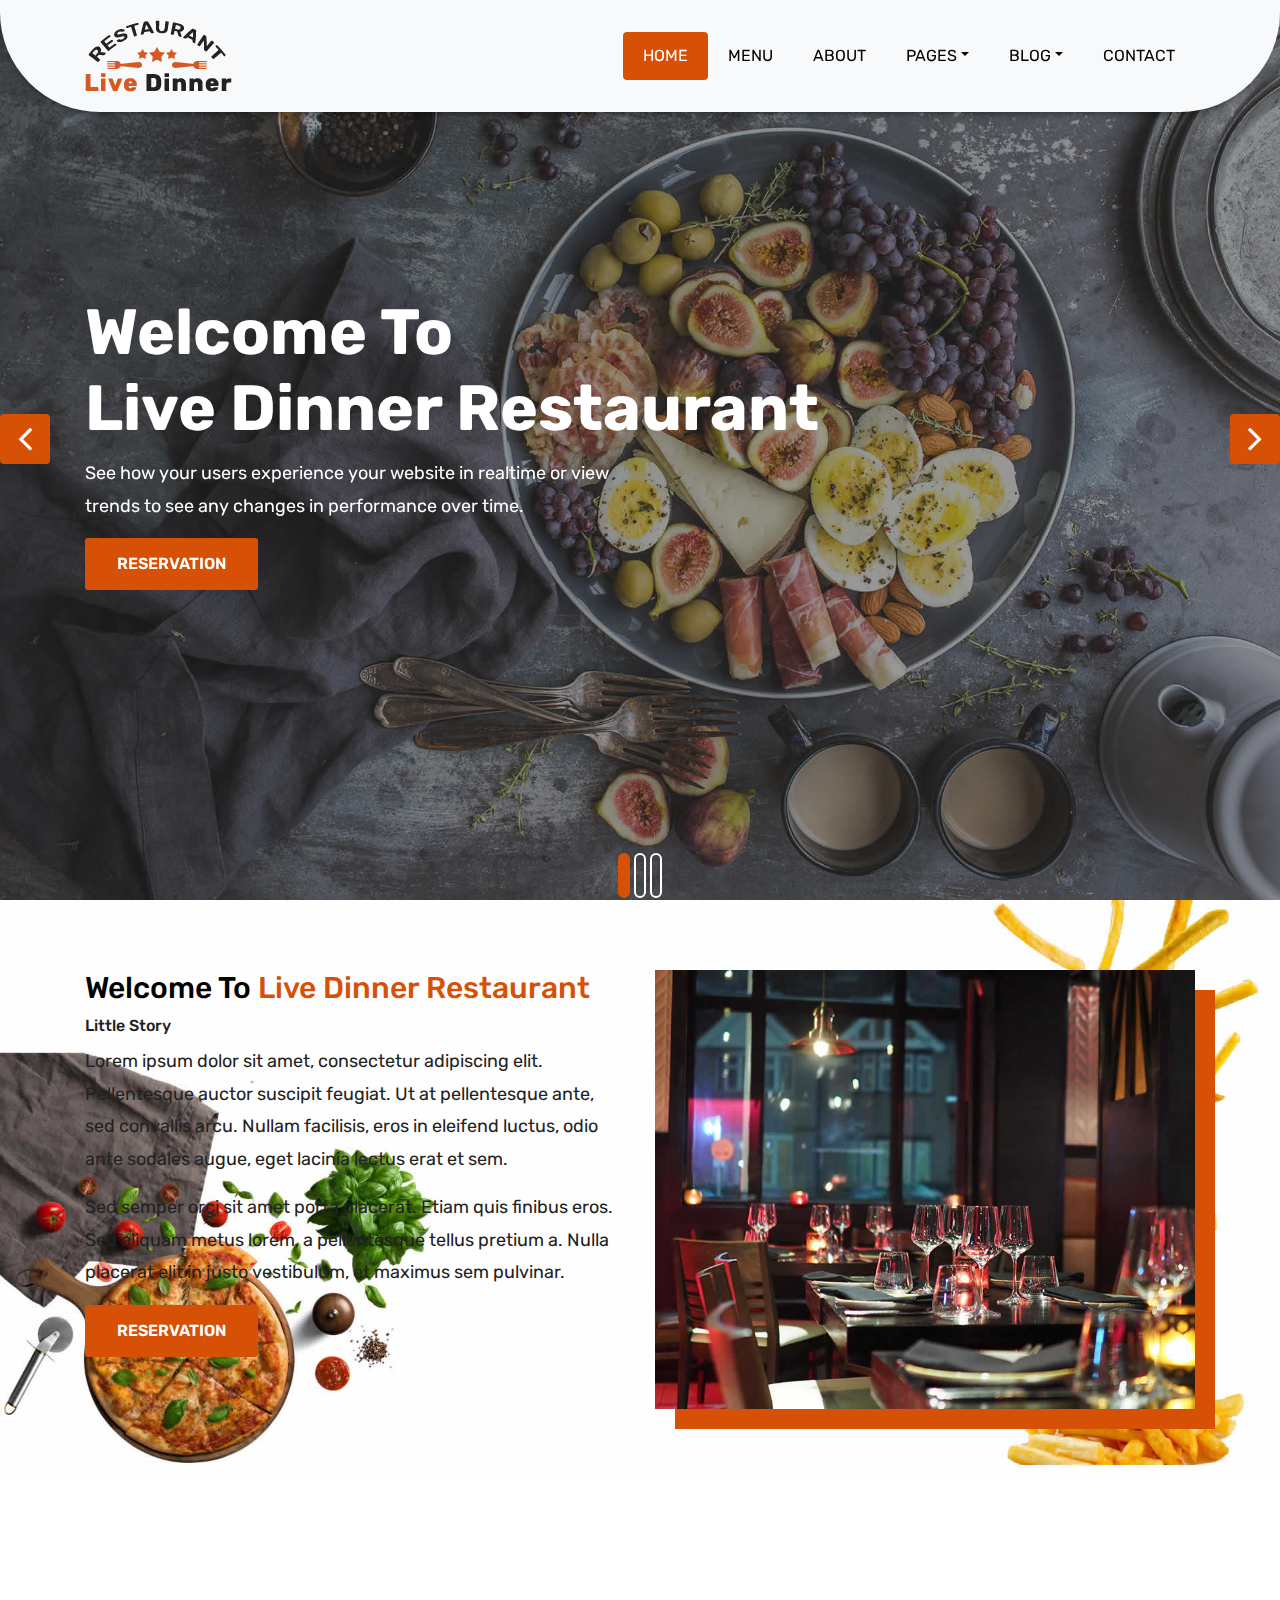
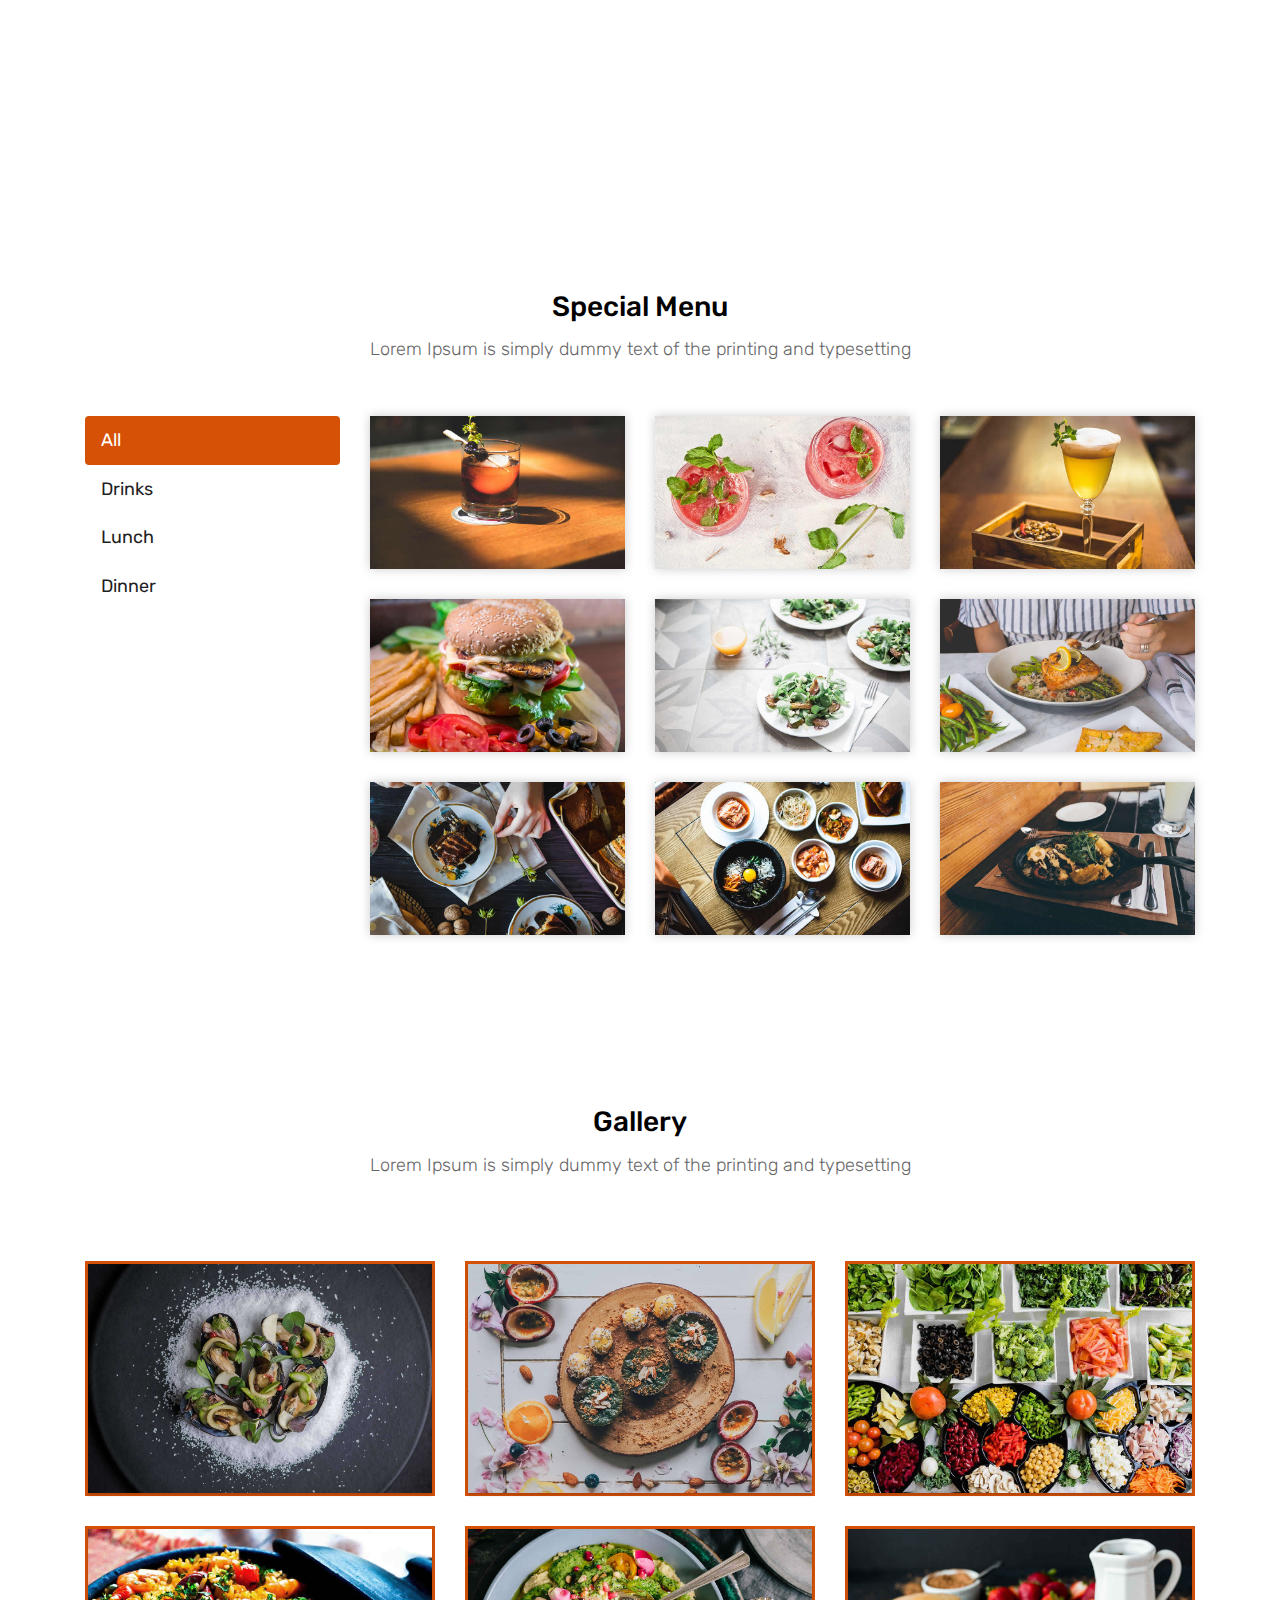
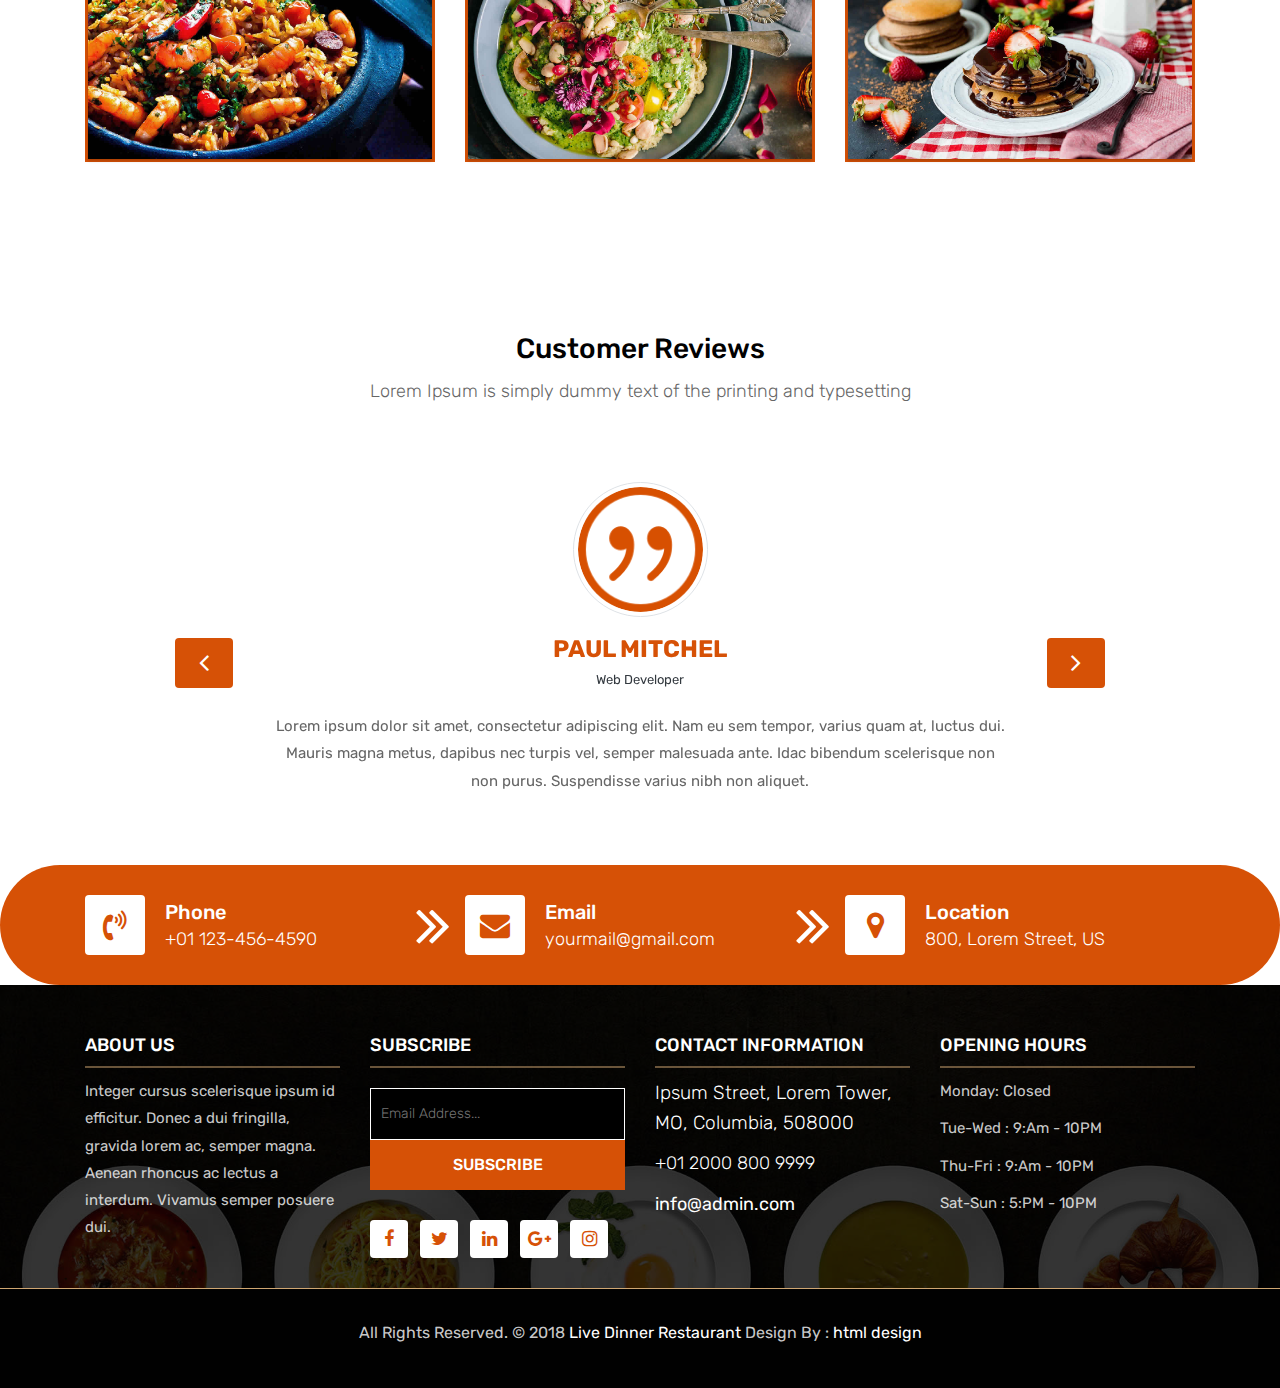
==== index.html @ 66f213bb "initial template" ====
<!DOCTYPE html>
<html lang="en"><!-- Basic -->
<head>
	<meta charset="utf-8">
    <meta http-equiv="X-UA-Compatible" content="IE=edge">   
   
    <!-- Mobile Metas -->
    <meta name="viewport" content="width=device-width, initial-scale=1">
 
     <!-- Site Metas -->
    <title>Yamifood</title>  
    <meta name="keywords" content="">
    <meta name="description" content="">
    <meta name="author" content="">

    <!-- Site Icons -->
    <link rel="shortcut icon" href="images/favicon.ico" type="image/x-icon">
    <link rel="apple-touch-icon" href="images/apple-touch-icon.png">

    <!-- Bootstrap CSS -->
    <link rel="stylesheet" href="css/bootstrap.min.css">    
	<!-- Site CSS -->
    <link rel="stylesheet" href="css/style.css">    
    <!-- Responsive CSS -->
    <link rel="stylesheet" href="css/responsive.css">
    <!-- Custom CSS -->
    <link rel="stylesheet" href="css/custom.css">

    <!--[if lt IE 9]>
      <script src="https://oss.maxcdn.com/libs/html5shiv/3.7.0/html5shiv.js"></script>
      <script src="https://oss.maxcdn.com/libs/respond.js/1.4.2/respond.min.js"></script>
    <![endif]-->

</head>

<body>
	<!-- Start header -->
	<header class="top-navbar">
		<nav class="navbar navbar-expand-lg navbar-light bg-light">
			<div class="container">
				<a class="navbar-brand" href="index.html">
					<img src="images/logo.png" alt="" />
				</a>
				<button class="navbar-toggler" type="button" data-toggle="collapse" data-target="#navbars-rs-food" aria-controls="navbars-rs-food" aria-expanded="false" aria-label="Toggle navigation">
				  <span class="navbar-toggler-icon"></span>
				</button>
				<div class="collapse navbar-collapse" id="navbars-rs-food">
					<ul class="navbar-nav ml-auto">
						<li class="nav-item active"><a class="nav-link" href="index.html">Home</a></li>
						<li class="nav-item"><a class="nav-link" href="menu.html">Menu</a></li>
						<li class="nav-item"><a class="nav-link" href="about.html">About</a></li>
						<li class="nav-item dropdown">
							<a class="nav-link dropdown-toggle" href="#" id="dropdown-a" data-toggle="dropdown">Pages</a>
							<div class="dropdown-menu" aria-labelledby="dropdown-a">
								<a class="dropdown-item" href="reservation.html">Reservation</a>
								<a class="dropdown-item" href="stuff.html">Stuff</a>
								<a class="dropdown-item" href="gallery.html">Gallery</a>
							</div>
						</li>
						<li class="nav-item dropdown">
							<a class="nav-link dropdown-toggle" href="#" id="dropdown-a" data-toggle="dropdown">Blog</a>
							<div class="dropdown-menu" aria-labelledby="dropdown-a">
								<a class="dropdown-item" href="blog.html">blog</a>
								<a class="dropdown-item" href="blog-details.html">blog Single</a>
							</div>
						</li>
						<li class="nav-item"><a class="nav-link" href="contact.html">Contact</a></li>
					</ul>
				</div>
			</div>
		</nav>
	</header>
	<!-- End header -->
	
	<!-- Start slides -->
	<div id="slides" class="cover-slides">
		<ul class="slides-container">
			<li class="text-left">
				<img src="images/slider-01.jpg" alt="">
				<div class="container">
					<div class="row">
						<div class="col-md-12">
							<h1 class="m-b-20"><strong>Welcome To <br> Live Dinner Restaurant</strong></h1>
							<p class="m-b-40">See how your users experience your website in realtime or view  <br> 
							trends to see any changes in performance over time.</p>
							<p><a class="btn btn-lg btn-circle btn-outline-new-white" href="#">Reservation</a></p>
						</div>
					</div>
				</div>
			</li>
			<li class="text-left">
				<img src="images/slider-02.jpg" alt="">
				<div class="container">
					<div class="row">
						<div class="col-md-12">
							<h1 class="m-b-20"><strong>Welcome To <br> Live Dinner Restaurant</strong></h1>
							<p class="m-b-40">See how your users experience your website in realtime or view  <br> 
							trends to see any changes in performance over time.</p>
							<p><a class="btn btn-lg btn-circle btn-outline-new-white" href="#">Reservation</a></p>
						</div>
					</div>
				</div>
			</li>
			<li class="text-left">
				<img src="images/slider-03.jpg" alt="">
				<div class="container">
					<div class="row">
						<div class="col-md-12">
							<h1 class="m-b-20"><strong>Welcome To <br> Yamifood Restaurant</strong></h1>
							<p class="m-b-40">See how your users experience your website in realtime or view  <br> 
							trends to see any changes in performance over time.</p>
							<p><a class="btn btn-lg btn-circle btn-outline-new-white" href="#">Reservation</a></p>
						</div>
					</div>
				</div>
			</li>
		</ul>
		<div class="slides-navigation">
			<a href="#" class="next"><i class="fa fa-angle-right" aria-hidden="true"></i></a>
			<a href="#" class="prev"><i class="fa fa-angle-left" aria-hidden="true"></i></a>
		</div>
	</div>
	<!-- End slides -->
	
	<!-- Start About -->
	<div class="about-section-box">
		<div class="container">
			<div class="row">
				<div class="col-lg-6 col-md-6 col-sm-12 text-center">
					<div class="inner-column">
						<h1>Welcome To <span>Live Dinner Restaurant</span></h1>
						<h4>Little Story</h4>
						<p>Lorem ipsum dolor sit amet, consectetur adipiscing elit. Pellentesque auctor suscipit feugiat. Ut at pellentesque ante, sed convallis arcu. Nullam facilisis, eros in eleifend luctus, odio ante sodales augue, eget lacinia lectus erat et sem. </p>
						<p>Sed semper orci sit amet porta placerat. Etiam quis finibus eros. Sed aliquam metus lorem, a pellentesque tellus pretium a. Nulla placerat elit in justo vestibulum, et maximus sem pulvinar.</p>
						<a class="btn btn-lg btn-circle btn-outline-new-white" href="#">Reservation</a>
					</div>
				</div>
				<div class="col-lg-6 col-md-6 col-sm-12">
					<img src="images/about-img.jpg" alt="" class="img-fluid">
				</div>
			</div>
		</div>
	</div>
	<!-- End About -->
	
	<!-- Start QT -->
	<div class="qt-box qt-background">
		<div class="container">
			<div class="row">
				<div class="col-md-8 ml-auto mr-auto text-center">
					<p class="lead ">
						" If you're not the one cooking, stay out of the way and compliment the chef. "
					</p>
					<span class="lead">Michael Strahan</span>
				</div>
			</div>
		</div>
	</div>
	<!-- End QT -->
	
	<!-- Start Menu -->
	<div class="menu-box">
		<div class="container">
			<div class="row">
				<div class="col-lg-12">
					<div class="heading-title text-center">
						<h2>Special Menu</h2>
						<p>Lorem Ipsum is simply dummy text of the printing and typesetting</p>
					</div>
				</div>
			</div>
			
			<div class="row inner-menu-box">
				<div class="col-3">
					<div class="nav flex-column nav-pills" id="v-pills-tab" role="tablist" aria-orientation="vertical">
						<a class="nav-link active" id="v-pills-home-tab" data-toggle="pill" href="#v-pills-home" role="tab" aria-controls="v-pills-home" aria-selected="true">All</a>
						<a class="nav-link" id="v-pills-profile-tab" data-toggle="pill" href="#v-pills-profile" role="tab" aria-controls="v-pills-profile" aria-selected="false">Drinks</a>
						<a class="nav-link" id="v-pills-messages-tab" data-toggle="pill" href="#v-pills-messages" role="tab" aria-controls="v-pills-messages" aria-selected="false">Lunch</</a>
						<a class="nav-link" id="v-pills-settings-tab" data-toggle="pill" href="#v-pills-settings" role="tab" aria-controls="v-pills-settings" aria-selected="false">Dinner</a>
					</div>
				</div>
				
				<div class="col-9">
					<div class="tab-content" id="v-pills-tabContent">
						<div class="tab-pane fade show active" id="v-pills-home" role="tabpanel" aria-labelledby="v-pills-home-tab">
							<div class="row">
								<div class="col-lg-4 col-md-6 special-grid drinks">
									<div class="gallery-single fix">
										<img src="images/img-01.jpg" class="img-fluid" alt="Image">
										<div class="why-text">
											<h4>Special Drinks 1</h4>
											<p>Sed id magna vitae eros sagittis euismod.</p>
											<h5> $7.79</h5>
										</div>
									</div>
								</div>
								
								<div class="col-lg-4 col-md-6 special-grid drinks">
									<div class="gallery-single fix">
										<img src="images/img-02.jpg" class="img-fluid" alt="Image">
										<div class="why-text">
											<h4>Special Drinks 2</h4>
											<p>Sed id magna vitae eros sagittis euismod.</p>
											<h5> $9.79</h5>
										</div>
									</div>
								</div>
								
								<div class="col-lg-4 col-md-6 special-grid drinks">
									<div class="gallery-single fix">
										<img src="images/img-03.jpg" class="img-fluid" alt="Image">
										<div class="why-text">
											<h4>Special Drinks 3</h4>
											<p>Sed id magna vitae eros sagittis euismod.</p>
											<h5> $10.79</h5>
										</div>
									</div>
								</div>
								
								<div class="col-lg-4 col-md-6 special-grid lunch">
									<div class="gallery-single fix">
										<img src="images/img-04.jpg" class="img-fluid" alt="Image">
										<div class="why-text">
											<h4>Special Lunch 1</h4>
											<p>Sed id magna vitae eros sagittis euismod.</p>
											<h5> $15.79</h5>
										</div>
									</div>
								</div>
								
								<div class="col-lg-4 col-md-6 special-grid lunch">
									<div class="gallery-single fix">
										<img src="images/img-05.jpg" class="img-fluid" alt="Image">
										<div class="why-text">
											<h4>Special Lunch 2</h4>
											<p>Sed id magna vitae eros sagittis euismod.</p>
											<h5> $18.79</h5>
										</div>
									</div>
								</div>
								
								<div class="col-lg-4 col-md-6 special-grid lunch">
									<div class="gallery-single fix">
										<img src="images/img-06.jpg" class="img-fluid" alt="Image">
										<div class="why-text">
											<h4>Special Lunch 3</h4>
											<p>Sed id magna vitae eros sagittis euismod.</p>
											<h5> $20.79</h5>
										</div>
									</div>
								</div>
								
								<div class="col-lg-4 col-md-6 special-grid dinner">
									<div class="gallery-single fix">
										<img src="images/img-07.jpg" class="img-fluid" alt="Image">
										<div class="why-text">
											<h4>Special Dinner 1</h4>
											<p>Sed id magna vitae eros sagittis euismod.</p>
											<h5> $25.79</h5>
										</div>
									</div>
								</div>
								
								<div class="col-lg-4 col-md-6 special-grid dinner">
									<div class="gallery-single fix">
										<img src="images/img-08.jpg" class="img-fluid" alt="Image">
										<div class="why-text">
											<h4>Special Dinner 2</h4>
											<p>Sed id magna vitae eros sagittis euismod.</p>
											<h5> $22.79</h5>
										</div>
									</div>
								</div>
								
								<div class="col-lg-4 col-md-6 special-grid dinner">
									<div class="gallery-single fix">
										<img src="images/img-09.jpg" class="img-fluid" alt="Image">
										<div class="why-text">
											<h4>Special Dinner 3</h4>
											<p>Sed id magna vitae eros sagittis euismod.</p>
											<h5> $24.79</h5>
										</div>
									</div>
								</div>
							</div>
							
						</div>
						<div class="tab-pane fade" id="v-pills-profile" role="tabpanel" aria-labelledby="v-pills-profile-tab">
							<div class="row">
								<div class="col-lg-4 col-md-6 special-grid drinks">
									<div class="gallery-single fix">
										<img src="images/img-01.jpg" class="img-fluid" alt="Image">
										<div class="why-text">
											<h4>Special Drinks 1</h4>
											<p>Sed id magna vitae eros sagittis euismod.</p>
											<h5> $7.79</h5>
										</div>
									</div>
								</div>
								
								<div class="col-lg-4 col-md-6 special-grid drinks">
									<div class="gallery-single fix">
										<img src="images/img-02.jpg" class="img-fluid" alt="Image">
										<div class="why-text">
											<h4>Special Drinks 2</h4>
											<p>Sed id magna vitae eros sagittis euismod.</p>
											<h5> $9.79</h5>
										</div>
									</div>
								</div>
								
								<div class="col-lg-4 col-md-6 special-grid drinks">
									<div class="gallery-single fix">
										<img src="images/img-03.jpg" class="img-fluid" alt="Image">
										<div class="why-text">
											<h4>Special Drinks 3</h4>
											<p>Sed id magna vitae eros sagittis euismod.</p>
											<h5> $10.79</h5>
										</div>
									</div>
								</div>
							</div>
							
						</div>
						<div class="tab-pane fade" id="v-pills-messages" role="tabpanel" aria-labelledby="v-pills-messages-tab">
							<div class="row">
								<div class="col-lg-4 col-md-6 special-grid lunch">
									<div class="gallery-single fix">
										<img src="images/img-04.jpg" class="img-fluid" alt="Image">
										<div class="why-text">
											<h4>Special Lunch 1</h4>
											<p>Sed id magna vitae eros sagittis euismod.</p>
											<h5> $15.79</h5>
										</div>
									</div>
								</div>
								
								<div class="col-lg-4 col-md-6 special-grid lunch">
									<div class="gallery-single fix">
										<img src="images/img-05.jpg" class="img-fluid" alt="Image">
										<div class="why-text">
											<h4>Special Lunch 2</h4>
											<p>Sed id magna vitae eros sagittis euismod.</p>
											<h5> $18.79</h5>
										</div>
									</div>
								</div>
								
								<div class="col-lg-4 col-md-6 special-grid lunch">
									<div class="gallery-single fix">
										<img src="images/img-06.jpg" class="img-fluid" alt="Image">
										<div class="why-text">
											<h4>Special Lunch 3</h4>
											<p>Sed id magna vitae eros sagittis euismod.</p>
											<h5> $20.79</h5>
										</div>
									</div>
								</div>
							</div>
						</div>
						<div class="tab-pane fade" id="v-pills-settings" role="tabpanel" aria-labelledby="v-pills-settings-tab">
							<div class="row">
								<div class="col-lg-4 col-md-6 special-grid dinner">
									<div class="gallery-single fix">
										<img src="images/img-07.jpg" class="img-fluid" alt="Image">
										<div class="why-text">
											<h4>Special Dinner 1</h4>
											<p>Sed id magna vitae eros sagittis euismod.</p>
											<h5> $25.79</h5>
										</div>
									</div>
								</div>
								
								<div class="col-lg-4 col-md-6 special-grid dinner">
									<div class="gallery-single fix">
										<img src="images/img-08.jpg" class="img-fluid" alt="Image">
										<div class="why-text">
											<h4>Special Dinner 2</h4>
											<p>Sed id magna vitae eros sagittis euismod.</p>
											<h5> $22.79</h5>
										</div>
									</div>
								</div>
								
								<div class="col-lg-4 col-md-6 special-grid dinner">
									<div class="gallery-single fix">
										<img src="images/img-09.jpg" class="img-fluid" alt="Image">
										<div class="why-text">
											<h4>Special Dinner 3</h4>
											<p>Sed id magna vitae eros sagittis euismod.</p>
											<h5> $24.79</h5>
										</div>
									</div>
								</div>
							</div>
						</div>
					</div>
				</div>
			</div>
			
		</div>
	</div>
	<!-- End Menu -->
	
	<!-- Start Gallery -->
	<div class="gallery-box">
		<div class="container">
			<div class="row">
				<div class="col-lg-12">
					<div class="heading-title text-center">
						<h2>Gallery</h2>
						<p>Lorem Ipsum is simply dummy text of the printing and typesetting</p>
					</div>
				</div>
			</div>
			<div class="tz-gallery">
				<div class="row">
					<div class="col-sm-12 col-md-4 col-lg-4">
						<a class="lightbox" href="images/gallery-img-01.jpg">
							<img class="img-fluid" src="images/gallery-img-01.jpg" alt="Gallery Images">
						</a>
					</div>
					<div class="col-sm-6 col-md-4 col-lg-4">
						<a class="lightbox" href="images/gallery-img-02.jpg">
							<img class="img-fluid" src="images/gallery-img-02.jpg" alt="Gallery Images">
						</a>
					</div>
					<div class="col-sm-6 col-md-4 col-lg-4">
						<a class="lightbox" href="images/gallery-img-03.jpg">
							<img class="img-fluid" src="images/gallery-img-03.jpg" alt="Gallery Images">
						</a>
					</div>
					<div class="col-sm-12 col-md-4 col-lg-4">
						<a class="lightbox" href="images/gallery-img-04.jpg">
							<img class="img-fluid" src="images/gallery-img-04.jpg" alt="Gallery Images">
						</a>
					</div>
					<div class="col-sm-6 col-md-4 col-lg-4">
						<a class="lightbox" href="images/gallery-img-05.jpg">
							<img class="img-fluid" src="images/gallery-img-05.jpg" alt="Gallery Images">
						</a>
					</div> 
					<div class="col-sm-6 col-md-4 col-lg-4">
						<a class="lightbox" href="images/gallery-img-06.jpg">
							<img class="img-fluid" src="images/gallery-img-06.jpg" alt="Gallery Images">
						</a>
					</div>
				</div>
			</div>
		</div>
	</div>
	<!-- End Gallery -->
	
	<!-- Start Customer Reviews -->
	<div class="customer-reviews-box">
		<div class="container">
			<div class="row">
				<div class="col-lg-12">
					<div class="heading-title text-center">
						<h2>Customer Reviews</h2>
						<p>Lorem Ipsum is simply dummy text of the printing and typesetting</p>
					</div>
				</div>
			</div>
			<div class="row">
				<div class="col-md-8 mr-auto ml-auto text-center">
					<div id="reviews" class="carousel slide" data-ride="carousel">
						<div class="carousel-inner mt-4">
							<div class="carousel-item text-center active">
								<div class="img-box p-1 border rounded-circle m-auto">
									<img class="d-block w-100 rounded-circle" src="images/quotations-button.png" alt="">
								</div>
								<h5 class="mt-4 mb-0"><strong class="text-warning text-uppercase">Paul Mitchel</strong></h5>
								<h6 class="text-dark m-0">Web Developer</h6>
								<p class="m-0 pt-3">Lorem ipsum dolor sit amet, consectetur adipiscing elit. Nam eu sem tempor, varius quam at, luctus dui. Mauris magna metus, dapibus nec turpis vel, semper malesuada ante. Idac bibendum scelerisque non non purus. Suspendisse varius nibh non aliquet.</p>
							</div>
							<div class="carousel-item text-center">
								<div class="img-box p-1 border rounded-circle m-auto">
									<img class="d-block w-100 rounded-circle" src="images/quotations-button.png" alt="">
								</div>
								<h5 class="mt-4 mb-0"><strong class="text-warning text-uppercase">Steve Fonsi</strong></h5>
								<h6 class="text-dark m-0">Web Designer</h6>
								<p class="m-0 pt-3">Lorem ipsum dolor sit amet, consectetur adipiscing elit. Nam eu sem tempor, varius quam at, luctus dui. Mauris magna metus, dapibus nec turpis vel, semper malesuada ante. Idac bibendum scelerisque non non purus. Suspendisse varius nibh non aliquet.</p>
							</div>
							<div class="carousel-item text-center">
								<div class="img-box p-1 border rounded-circle m-auto">
									<img class="d-block w-100 rounded-circle" src="images/quotations-button.png" alt="">
								</div>
								<h5 class="mt-4 mb-0"><strong class="text-warning text-uppercase">Daniel vebar</strong></h5>
								<h6 class="text-dark m-0">Seo Analyst</h6>
								<p class="m-0 pt-3">Lorem ipsum dolor sit amet, consectetur adipiscing elit. Nam eu sem tempor, varius quam at, luctus dui. Mauris magna metus, dapibus nec turpis vel, semper malesuada ante. Idac bibendum scelerisque non non purus. Suspendisse varius nibh non aliquet.</p>
							</div>
						</div>
						<a class="carousel-control-prev" href="#reviews" role="button" data-slide="prev">
							<i class="fa fa-angle-left" aria-hidden="true"></i>
							<span class="sr-only">Previous</span>
						</a>
						<a class="carousel-control-next" href="#reviews" role="button" data-slide="next">
							<i class="fa fa-angle-right" aria-hidden="true"></i>
							<span class="sr-only">Next</span>
						</a>
                    </div>
				</div>
			</div>
		</div>
	</div>
	<!-- End Customer Reviews -->
	
	<!-- Start Contact info -->
	<div class="contact-imfo-box">
		<div class="container">
			<div class="row">
				<div class="col-md-4 arrow-right">
					<i class="fa fa-volume-control-phone"></i>
					<div class="overflow-hidden">
						<h4>Phone</h4>
						<p class="lead">
							+01 123-456-4590
						</p>
					</div>
				</div>
				<div class="col-md-4 arrow-right">
					<i class="fa fa-envelope"></i>
					<div class="overflow-hidden">
						<h4>Email</h4>
						<p class="lead">
							yourmail@gmail.com
						</p>
					</div>
				</div>
				<div class="col-md-4">
					<i class="fa fa-map-marker"></i>
					<div class="overflow-hidden">
						<h4>Location</h4>
						<p class="lead">
							800, Lorem Street, US
						</p>
					</div>
				</div>
			</div>
		</div>
	</div>
	<!-- End Contact info -->
	
	<!-- Start Footer -->
	<footer class="footer-area bg-f">
		<div class="container">
			<div class="row">
				<div class="col-lg-3 col-md-6">
					<h3>About Us</h3>
					<p>Integer cursus scelerisque ipsum id efficitur. Donec a dui fringilla, gravida lorem ac, semper magna. Aenean rhoncus ac lectus a interdum. Vivamus semper posuere dui.</p>
				</div>
				<div class="col-lg-3 col-md-6">
					<h3>Subscribe</h3>
					<div class="subscribe_form">
						<form class="subscribe_form">
							<input name="EMAIL" id="subs-email" class="form_input" placeholder="Email Address..." type="email">
							<button type="submit" class="submit">SUBSCRIBE</button>
							<div class="clearfix"></div>
						</form>
					</div>
					<ul class="list-inline f-social">
						<li class="list-inline-item"><a href="#"><i class="fa fa-facebook" aria-hidden="true"></i></a></li>
						<li class="list-inline-item"><a href="#"><i class="fa fa-twitter" aria-hidden="true"></i></a></li>
						<li class="list-inline-item"><a href="#"><i class="fa fa-linkedin" aria-hidden="true"></i></a></li>
						<li class="list-inline-item"><a href="#"><i class="fa fa-google-plus" aria-hidden="true"></i></a></li>
						<li class="list-inline-item"><a href="#"><i class="fa fa-instagram" aria-hidden="true"></i></a></li>
					</ul>
				</div>
				<div class="col-lg-3 col-md-6">
					<h3>Contact information</h3>
					<p class="lead">Ipsum Street, Lorem Tower, MO, Columbia, 508000</p>
					<p class="lead"><a href="#">+01 2000 800 9999</a></p>
					<p><a href="#"> info@admin.com</a></p>
				</div>
				<div class="col-lg-3 col-md-6">
					<h3>Opening hours</h3>
					<p><span class="text-color">Monday: </span>Closed</p>
					<p><span class="text-color">Tue-Wed :</span> 9:Am - 10PM</p>
					<p><span class="text-color">Thu-Fri :</span> 9:Am - 10PM</p>
					<p><span class="text-color">Sat-Sun :</span> 5:PM - 10PM</p>
				</div>
			</div>
		</div>
		
		<div class="copyright">
			<div class="container">
				<div class="row">
					<div class="col-lg-12">
						<p class="company-name">All Rights Reserved. &copy; 2018 <a href="#">Live Dinner Restaurant</a> Design By : 
					<a href="https://html.design/">html design</a></p>
					</div>
				</div>
			</div>
		</div>
		
	</footer>
	<!-- End Footer -->
	
	<a href="#" id="back-to-top" title="Back to top" style="display: none;"><i class="fa fa-paper-plane-o" aria-hidden="true"></i></a>

	<!-- ALL JS FILES -->
	<script src="js/jquery-3.2.1.min.js"></script>
	<script src="js/popper.min.js"></script>
	<script src="js/bootstrap.min.js"></script>
    <!-- ALL PLUGINS -->
	<script src="js/jquery.superslides.min.js"></script>
	<script src="js/images-loded.min.js"></script>
	<script src="js/isotope.min.js"></script>
	<script src="js/baguetteBox.min.js"></script>
	<script src="js/form-validator.min.js"></script>
    <script src="js/contact-form-script.js"></script>
    <script src="js/custom.js"></script>
</body>
</html>
---- css/style.css ----
/*------------------------------------------------------------------
    IMPORT FONTS
-------------------------------------------------------------------*/

@import url('https://fonts.googleapis.com/css?family=Rubik:300,400,500,700,900');

/*------------------------------------------------------------------
    IMPORT FILES
-------------------------------------------------------------------*/

@import url(animate.css);
@import url(font-awesome.min.css);
@import url(superslides.css);
@import url(baguetteBox.min.css);

/*------------------------------------------------------------------
    SKELETON
-------------------------------------------------------------------*/

body {
    color: #666666;
    font-size: 15px;
    font-family: 'Rubik', sans-serif;
    line-height: 1.80857;
}


a {
    color: #1f1f1f;
    text-decoration: none !important;
    outline: none !important;
    -webkit-transition: all .3s ease-in-out;
    -moz-transition: all .3s ease-in-out;
    -ms-transition: all .3s ease-in-out;
    -o-transition: all .3s ease-in-out;
    transition: all .3s ease-in-out;
}

h1,
h2,
h3,
h4,
h5,
h6 {
    letter-spacing: 0;
    font-weight: normal;
    position: relative;
    padding: 0 0 10px 0;
    font-weight: normal;
    line-height: 120% !important;
    color: #1f1f1f;
    margin: 0
}

h1 {
    font-size: 24px
}

h2 {
    font-size: 22px
}

h3 {
    font-size: 18px
}

h4 {
    font-size: 16px
}

h5 {
    font-size: 14px
}

h6 {
    font-size: 13px
}

h1 a,
h2 a,
h3 a,
h4 a,
h5 a,
h6 a {
    color: #212121;
    text-decoration: none!important;
    opacity: 1
}

h1 a:hover,
h2 a:hover,
h3 a:hover,
h4 a:hover,
h5 a:hover,
h6 a:hover {
    opacity: .8
}

a {
    color: #1f1f1f;
    text-decoration: none;
    outline: none;
}

a,
.btn {
    text-decoration: none !important;
    outline: none !important;
    -webkit-transition: all .3s ease-in-out;
    -moz-transition: all .3s ease-in-out;
    -ms-transition: all .3s ease-in-out;
    -o-transition: all .3s ease-in-out;
    transition: all .3s ease-in-out;
}

.btn-custom {
    margin-top: 20px;
    background-color: transparent !important;
    border: 2px solid #ddd;
    padding: 12px 40px;
    font-size: 16px;
}

.lead {
    font-size: 18px;
    line-height: 30px;
    color: #767676;
    margin: 0;
    padding: 0;
}

blockquote {
    margin: 20px 0 20px;
    padding: 30px;
}

ul, li, ol{
	list-style: none;
	margin: 0px;
	padding: 0px;
}
button:focus{
	outline: none;
}

.form-control::-moz-placeholder {
    color: #2a2a2a;
    opacity: 1;
}

/*------------------------------------------------------------------
    LOADER 
-------------------------------------------------------------------*/


/*------------------------------------------------------------------
    HEADER
-------------------------------------------------------------------*/
.top-navbar{
	position: relative;
	z-index: 10;
}

.top-navbar .navbar{
	padding: 15px 0px;
	position: fixed;
	width: 100%;
	border-radius: 0px 0px 100px 100px;
	transition: height .3s ease-out, background .3s ease-out, box-shadow .3s ease-out;
	-webkit-transform: translate3d(0, 0, 0);
	transform: translate3d(0, 0, 0);
	-webkit-box-shadow: 0 8px 6px -6px rgba(0, 0, 0, 0.4);
	box-shadow: 0 8px 6px -6px rgba(0, 0, 0, 0.4);
	z-index: 100;
}

.top-navbar .navbar-light .navbar-nav .nav-link{
	color: #010101;
	font-size: 16px;
	padding: 10px 20px;
	border-radius: 4px;
	text-transform: uppercase;
}

.top-navbar .navbar-light .navbar-nav .nav-item .nav-link:hover{
	background: #d65106;
	color: #ffffff;
}
.top-navbar .navbar-light .navbar-nav .nav-item.active .nav-link{
	background: #d65106;
	color: #ffffff;
	border-radius: 4px;
}

.navbar-expand-lg .navbar-nav .dropdown-menu{
	border: none;
	border-radius: 0px;
	padding: 10px;
	box-shadow: 2px 5px 6px rgba(0,0,0,0.5);
}
.navbar-expand-lg .navbar-nav .dropdown-menu a{
	padding: 10px 10px;
	text-transform: uppercase;
}

.navbar-expand-lg .navbar-nav .dropdown-menu a.dropdown-item:hover{
	background: #d65106;
	color: #ffffff;
}
.navbar-light .navbar-toggler:hover{
	background: #d65106;
}

/*------------------------------------------------------------------
    Slider
-------------------------------------------------------------------*/

.cover-slides{
	height: 100vh;
}
.slides-navigation a {
	background: #d65106;
    position: absolute;
    height: 50px;
    width: 50px;
    top: 50%;
    font-size: 20px;
    display: block;
    color: #fff;
	border-radius: 4px;
	line-height: 63px;
	text-align: center;
    transition: all .3s ease-in-out;
}
.slides-navigation a i{
	font-size: 40px;
}
.slides-navigation a:hover {
	background: #010101;
}
.cover-slides .container{
	height: 100%;
	position: relative;
	z-index: 2;
}
.cover-slides .container > .row {
	-webkit-box-align: center;
	-ms-flex-align: center;
	align-items: center;
}
.cover-slides .container > .row {
    height: 100%;
}

.btn{
	text-transform: uppercase;
	padding: 19px 36px;
}
.btn{
	display: inline-block;
	font-weight: 600;
	text-align: center;
	white-space: nowrap;
	vertical-align: middle;
	-webkit-user-select: none;
	-moz-user-select: none;
	-ms-user-select: none;
	user-select: none;
	border: 2px solid transparent;
	padding: 12px 30px;
	font-size: 16px;
	line-height: 1.5;
	border-radius: .1875rem;
	transition: color .15s ease-in-out, background-color .15s ease-in-out, border-color .15s ease-in-out, box-shadow .15s ease-in-out;
}
.btn-outline-new-white {
    color: #fff;
    background-color: #d65106;
    background-image: none;
    border-color: #d65106;
}
.btn-outline-new-white:hover {
    color: #ffffff;
    background-color: #333333;
    border-color: #333333;
}

.overlay-background {
    background: #333;
    position: absolute;
    height: 100%;
    width: 100%;
    left: 0;
    top: 0;
	opacity: 0.5;
}

.cover-slides h1{
	font-family: 'Rubik', sans-serif;
	font-weight: 500;
	font-size: 64px;
	color: #fff;
}
.cover-slides p{
	font-size: 18px;
	color: #fff;
}
.slides-pagination a{
	border: 2px solid #ffffff;
}
.slides-pagination a.current{
	background: #d65106;
	border: 2px solid #d65106;
}

/*------------------------------------------------------------------
    About
-------------------------------------------------------------------*/

.about-section-box{
	padding: 70px 0px;
	background: #ffffff url(../images/about-bg.jpg) no-repeat bottom center;
	background-size: cover;
}
.about-section-box .img-fluid{
	box-shadow: 20px 20px 0px #d65106;
}
.inner-column{
	text-align: left;
}
.inner-column h1{
	font-family: 'Rubik', sans-serif;
	font-size: 30px;
	color: #010101;
	font-weight: 500;
}
.inner-column h1 span{
	color: #d65106;
}
.inner-column h4{
	font-size: 16px;
	font-weight: 500;
}
.inner-column p{
	font-size: 18px;
	color: #222222;
}
.inner-column .btn-outline-new-white{
	color: #fff;
}
.inner-column .btn-outline-new-white:hover{
	color: #ffffff;
}

/*------------------------------------------------------------------
    QT
-------------------------------------------------------------------*/


.qt-background{
	background: url(../images/qt-bg.jpg) no-repeat;
	background-size: cover;
	padding: 100px 0;
	background-attachment: fixed;
	background-position: center center;
	position: relative;
}
.qt-background p {
    font-size: 35px;
    font-weight: 300;
    line-height: 44px;
    color: #fff;
	font-family: 'Rubik', sans-serif;
	margin-bottom: 20px;
}

.qt-background span {
    color: #fff;
    font-size: 28px;  
	font-weight: 600;	
}

/*------------------------------------------------------------------
    Menu
-------------------------------------------------------------------*/

.menu-box{
	padding: 70px 0px;
}

.heading-title{
	margin-bottom: 50px;
}
.heading-title h2{
	color: #010101;
	font-size: 28px;
	font-family: 'Rubik', sans-serif;
	font-weight: 500;
}
.heading-title p{
	font-size: 18px;
	font-weight: 200;
	margin: 0px;
}

.inner-menu-box{}
.inner-menu-box .nav-pills .nav-link.active{
	background: #d65106;
}
.inner-menu-box .nav-pills .nav-link{
	font-size: 18px;
}
.inner-menu-box .nav-pills .nav-link:hover{
	background: #d65106;
	color: #ffffff;
}

.gallery-single{
	margin-bottom: 30px;
}

.gallery-single {
    position: relative;
    overflow: hidden;
    -webkit-box-shadow: 0 0 10px #ccc;
    box-shadow: 0 0 10px #ccc;
}

.why-text {
    position: absolute;
    left: 0;
    bottom: -100%;
    right: 0;
    height: 100%;
    background: rgba(207, 166, 113, 0.9);
    padding: 12px 12px;
    -webkit-transition: all .3s ease;
    transition: all .3s ease;
}
.why-text h4{
	color: #ffffff;
	font-size: 16px;
	font-weight: 500;
	font-family: 'Rubik', sans-serif;
}
.why-text p{
	color: #ffffff;
	font-size: 13px;
	border-bottom: 1px dashed #010101;
	margin: 0px;
	padding-bottom: 15px;
	margin-top: 0px;
	margin-bottom: 15px;
}
.why-text h5{
	font-size: 18px;
	font-weight: 600;
	color: #ffffff;
}

.gallery-single:hover .why-text{
	bottom: 0px;
}


/*------------------------------------------------------------------
    Gallery
-------------------------------------------------------------------*/

.gallery-box{
	padding: 70px 0px;
}
.tz-gallery{
	margin-top: 30px;
}
.tz-gallery .lightbox img {
    width: 100%;
    transition: 0.2s ease-in-out;
    box-shadow: 0 2px 3px rgba(0,0,0,0.2);
}
.tz-gallery .lightbox img:hover {
    transform: scale(1.05);
    box-shadow: 0 8px 15px rgba(0,0,0,0.3);
}
.tz-gallery .lightbox{
	border: 3px solid #d65106;
	display: inline-block;
	margin-bottom: 30px;
}


/*------------------------------------------------------------------
    Customer Reviews
-------------------------------------------------------------------*/

.customer-reviews-box{
	padding: 70px 0px;
}

.carousel-inner .carousel-item .img-box{
	width: 135px;
	height: 135px;
}
.carousel-control-prev{
	left: -100px;
}
.carousel-control-next{
	right: -100px;
}
.carousel-indicators{
	top: 320px;
}

.text-warning{
	color: #d65106 !important;
	font-size: 24px;
}

@media (min-width: 320px) and (max-width: 640px) {
	.carousel-inner .carousel-item p{
		font-size: 14px;
	}
	.carousel-control-prev{
		left: -5px;
	}
	.carousel-control-next{
		right: -5px;
	}
 	.carousel-indicators{
		top: 400px;
	}
}

#reviews .carousel-control-prev{
	background: #d65106;
	color: #ffffff;
	display: block;
	position: absolute;
	width: 8%;
	height: 50px;
	top: 50%;
	border-radius: 4px;
	font-size: 28px;
	opacity: 1;
}
#reviews .carousel-control-prev:hover{
	background: #010101;
	color: #ffffff;
}

#reviews .carousel-control-next{
	background: #d65106;
	color: #ffffff;
	display: block;
	position: absolute;
	width: 8%;
	height: 50px;
	top: 50%;
	border-radius: 4px;
	font-size: 28px;
	opacity: 1;
}
#reviews .carousel-control-next:hover{
	background: #010101;
	color: #ffffff;
}


/*------------------------------------------------------------------
    Contact info
-------------------------------------------------------------------*/

.contact-imfo-box{
	background: #d65106;
	padding: 30px 0;
	border-radius: 100px;
}

.overflow-hidden {
    overflow: hidden;
}

.contact-imfo-box i{
	display: block;
	float: left;
	width: 60px;
	height: 60px;
	line-height: 60px;
	text-align: center;
	background: #fff;
	color: #d65106;
	font-size: 30px;
	-webkit-border-radius: 4px;
	-moz-border-radius: 4px;
	-ms-border-radius: 4px;
	border-radius: 4px;
	margin-right: 20px;
}
.contact-imfo-box h4 {
    margin: 0px;
    margin-top: 5px;
	color: #ffffff;
	font-size: 20px;
	padding: 0px;
	font-weight: 500;
	line-height: 24px;
}
.contact-imfo-box p {
    margin: 0px;
	color: #ffffff;
	font-weight: 300;
}

/*------------------------------------------------------------------
    Footer
-------------------------------------------------------------------*/

.footer-area{
	padding-top: 50px;
	padding-bottom: 0px;
}
.bg-f{
	background-image: url("../images/footer-bg.jpg");
	background-attachment: scroll;
	background-clip: initial;
	background-color: rgba(0, 0, 0, 0);
	background-origin: initial;
	background-position: center center;
	background-repeat: no-repeat;
	background-size: cover;
	position: relative;
}
.bg-f::before {
    background: #010101;
    content: "";
    height: 100%;
    left: 0;
    position: absolute;
    top: 0;
    width: 100%;
    z-index: 1;
	opacity: 0.8;
}

.footer-area .container{
	position: relative;
	z-index: 1;
}
.footer-area h3{
	color: #ffffff;
	text-transform: uppercase;
	font-size: 18px;
	font-weight: 500;
	border-bottom: 2px solid rgba(207, 166, 113, 0.5);
	margin-bottom: 10px;
}
.footer-area p{
	font-size: 15px;
	color: rgba(255, 255, 255, 0.8);
	margin: 0;
	padding-bottom: 10px;
}

.arrow-right{
	position: relative;
}
.arrow-right::before {
    content: "\f101";
	font-family: 'FontAwesome';	
	position: absolute;
	right: 0px;
	top: 0;
	color: #fff;
	font-size: 60px;
	line-height: 60px;
}


.footer-area p.lead{
	font-size: 19px;
	color: #ffffff;
	margin-bottom: 0px;
}
.footer-area p.lead a{
	color: #ffffff;
	margin-bottom: 15px;
}
.footer-area p.lead a:hover{
	color: #d65106;
}
.footer-area p a{
	font-size: 18px;
	color: #ffffff;
}
.footer-area p a:hover{
	color: #d65106;
}

.subscribe_form {
    display: block;
    text-align: center;
    padding: 5px 0;
}

.subscribe_form .form_input {
    display: block;
    background-color: rgba(0,0,0,0.9);
	border: 1px solid #ffffff;
    color: #fff;
    font-size: 14px;
    line-height: 50px;
    padding: 0 10px;
    float: left;
	font-weight: 300;
    width: 100%;
    transition: all 0.5s ease-in-out;
}

.subscribe_form .submit {
    background-color: #d65106;
    color: #fff;
    font-size: 16px;
    font-weight: 500;
    line-height: 50px;
    display: inline-block;
    padding: 0 10px;
    float: left;
    width: 100%;
	border: none;
	cursor: pointer;
    transition: all 0.5s ease-in-out;
}
.subscribe_form .submit:hover{
	background: #010101;
}

.f-social {
    padding-bottom: 10px;
    margin: 0px;
    margin-top: 20px;
}
.f-social li a {
    font-size: 18px;
    color: rgba(214, 81, 6);
	width: 38px;
	height: 38px;
	display: block;
	text-align: center;
	line-height: 38px;
	background: #ffffff;
	border-radius: 4px;
}

.copyright{
	margin-top: 20px;
	position: relative;
	display: block;
	background-color: #010101;
	border-top: 1px solid rgba(207, 166, 113);
	padding: 30px 0;
	z-index: 1;
}

.copyright .company-name{
	font-size: 16px;
	text-align: center;
}
.copyright .company-name a{
	font-size: 16px;
}

/*------------------------------------------------------------------
    All Pages
-------------------------------------------------------------------*/

.page-breadcrumb {
    padding: 250px 0 150px;
    background: url(../images/all-bg.jpg) no-repeat;
    background-attachment: fixed;
    background-size: cover;
    background-position: 0 0;
    position: relative;
}
.all-page-title .container{
	position: relative;
	z-index: 2;
}
.all-page-title::before{
	background: #010101;
	content: "";
	height: 100%;
	left: 0;
	position: absolute;
	top: 0;
	width: 100%;
	z-index: 1;
	opacity: 0.8;	
}
.all-page-title h1{
	font-size: 38px;
	color: #ffffff;
	font-family: 'Rubik', sans-serif;
	padding: 0px;
	font-weight: 500;
}

.inner-pt{
	margin-top: 30px;
}
.inner-pt p{
	font-size: 18px;
}

.stuff-box{
	padding: 70px 0px;
}


.our-team{
    text-align: center;
    transition: all 0.5s ease 0s;
	margin-bottom: 30px;
}
.our-team:hover{
    box-shadow: 0 15px 10px -10px rgba(0, 0, 0, 0.5), 0 1px 4px rgba(0, 0, 0, 0.3), 0 0 40px rgba(0, 0, 0, 0.1) inset;
}
.our-team .pic{
    overflow: hidden;
    position: relative;
}
.our-team .pic:before,
.our-team .pic:after{
    content: "";
    width: 200%;
    height: 80%;
    background: rgba(38,37,37,0.8);
    position: absolute;
    top: -100%;
    left: -4%;
    transform: rotate(45deg);
    transition: all 0.5s ease 0s;
}
.our-team .pic:after{
    background: rgba(214,81,6,0.8);
    top: auto;
    left: auto;
    bottom: -100%;
    right: -4%;
}
.our-team:hover .pic:before{ top: 0; }
.our-team:hover .pic:after{ bottom: 0; }
.our-team .pic img{
    width: 100%;
    height: auto;
}
.our-team .social{
    width: 100%;
    padding: 0;
    margin: 0;
    list-style: none;
    position: absolute;
    bottom: 45%;
    left: 0;
    opacity: 0;
    z-index: 2;
    transition: all 0.5s ease 0.3s;
}
.our-team:hover .social{ opacity: 1; }
.our-team .social li{ display: inline-block; }
.our-team .social li a{
    display: block;
    width: 40px;
    height: 40px;
    line-height: 40px;
    font-size: 20px;
    color: #fff;
    margin-right: 10px;
    position: relative;
    transition: all 0.3s ease 0s;
}
.our-team .social li a:after{
    content: "";
    width: 100%;
    height: 100%;
    background: #d65106;
    border-radius: 0 20px 20px 20px;
    position: absolute;
    top: 0;
    left: 0;
    z-index: -1;
    transition: all 0.3s ease 0s;
}
.our-team .social li a:hover:after{ transform: rotate(180deg); }
.our-team .team-content{ padding: 20px; }
.our-team .title{
    font-size: 22px;
    font-weight: 700;
    letter-spacing: 2px;
    color: #d65106;
    text-transform: uppercase;
    margin-bottom: 7px;
}
.our-team .post{
    display: block;
    font-size: 17px;
    font-weight: 600;
    color: #333333;
    text-transform: capitalize;
}
@media only screen and (max-width: 990px){
    .our-team{ margin-bottom: 30px; }
}


.reservation-box{
	padding: 70px 0px;
}

.reservation-box h3{
	padding: 0px 15px;
	margin-bottom: 20px;
	font-weight: 600;
}

.help-block ul li{
	color: red;
}

.form-control[readonly]{
	background-color: #ffffff;
}

.form-control{
	border-radius: 0px;
	min-height: 50px;
}
.form-control:focus{
	border: 1px solid #d65106;
	box-shadow: none;
}

.form-group .picker__input.picker__input--active{
	border-color: #d65106;
}

.submit-button{
	margin-top: 20px;
}
.btn.btn-common{
	color: #d65106;
	background-color: transparent;
	background-image: none;
	border-color: #d65106;
}
.btn.btn-common:hover{
	color: #ffffff;
	background-color: #333333;
	border-color: #333333;
}
.blog-box{
	padding: 70px 0px;
}
.blog-box-inner{
	position: relative;
	margin-bottom: 30px;
}

.blog-box-inner .blog-img-box{
	position: relative;
	display: block;
}

.blog-box-inner .blog-detail{
	position: absolute;
	top: 0;
	background: #fff;
	padding: 30px 25px;
	border: 1px solid #ddd;
	transition-duration: .5s;
	height: 100%;
}

.blog-detail h4 {
    font-size: 18px;
    font-weight: 500;
    color: #222222;
}

.blog-detail ul li {
    display: inline-block;
    padding: 0px 5px;
}
.blog-detail ul li span{
	color: #d65106;
	cursor: pointer;
}
.blog-detail ul li span:hover{
	color: #010101;
}

.blog-detail ul li:first-child {
    padding-left: 0px;
}

.blog-detail p {
    padding: 10px 0px 0 0;
	margin: 0px;
	font-size: 13px;
}

.blog-detail a{
	color: #ffffff;
	margin-top: 20px;
}

.blog-box-inner .blog-detail:hover{
	background: rgba(255, 255, 255, .9);
}

.blog-inner-box {
    position: relative;
    margin: 0px 10px;
    margin-bottom: 30px;
}
.side-blog-img {
    box-shadow: 15px 15px 0px 0px rgba(214, 81, 6, 0.4);
    -webkit-transition: all 1s ease 0.01s;
    transition: all 1s ease 0.01s;
    position: relative;
}

.date-blog-up {
    position: absolute;
    right: 0px;
    top: 0px;
    background: #d65106;
    font-size: 18px;
    color: #ffffff;
    padding: 5px 15px 5px 5px;
}
.inner-blog-detail {
    background: #ffffff;
    position: relative;
    padding: 30px 20px;
}

.inner-blog-detail h3 {
    font-size: 20px;
    font-weight: 500;
    padding-bottom: 15px;
}
.inner-blog-detail ul li {
    display: inline-block;
    padding: 0px 5px;
    color: #222222;
}
.inner-blog-detail ul li span {
    color: #d65106;
}
.inner-blog-detail p {
    padding: 10px 0px;
}
.details-page blockquote {
    border-left: 5px solid #d65106;
}
.details-page blockquote {
    padding: 20px;
}
blockquote {
    margin: 20px 0 20px;
    padding: 30px;
}
.blog-inner-details-line {
    margin: 20px 0px;
    clear: both;
    float: left;
    width: 100%;
}
.line-left-social h5 {
    font-size: 18px;
    font-weight: 600;
    padding-bottom: 15px;
}
.line-left-social ul li {
    display: inline-block;
    margin-bottom: 5px;
}
.line-right-social ul li {
    display: inline-block;
}
.line-right-social ul li a {
    display: block;
    padding: 5px;
    background: #f5f5f5;
    border-radius: 6px;
    font-weight: 500;
    width: 35px;
    height: 35px;
    text-align: center;
    line-height: 25px;
    font-size: 15px;
}
.line-left-social ul li a {
    display: block;
    padding: 5px 10px;
    background: #f5f5f5;
    border-radius: 6px;
    font-weight: 400;
    font-size: 12px;
}
.line-left-social ul li a:hover {
    background: #d65106;
    color: #ffffff;
}
.line-right-social ul li a:hover {
    background: #d65106;
    color: #ffffff;
}
.line-right-social h5 {
    font-size: 18px;
    font-weight: 600;
    padding-bottom: 15px;
}
.blog-comment-box {
    clear: both;
    margin: 20px 0px;
    float: left;
    width: 100%;
}
.blog-comment-box h3 {
    font-size: 18px;
    font-weight: 600;
    padding-bottom: 20px;
}
.comment-item {
    margin-bottom: 30px;
}
.comment-item-left {
    float: left;
    width: 90px;
    height: 90px;
}
.comment-item-left img {
    width: 100%;
    border-radius: 20px;
}
.comment-item-right {
    padding-left: 110px;
}
.comment-item-right a {
    font-size: 16px;
    font-weight: 500;
}
.des-l {
    display: inline-block;
    width: 100%;
}
.des-l p {
    font-size: 13px;
}
.comment-item-right a {
    font-size: 16px;
    font-weight: 500;
}
.right-btn-re {
    float: right;
    font-style: italic;
    text-align: right;
    font-size: 16px;
    padding: 5px 10px;
    background: #f5f5f5;
    border-radius: 6px;
}
.right-btn-re:hover {
    background: #d65106;
    color: #ffffff !important;
}
.comment-respond-box {
    clear: both;
}
.blog-comment-box .children {
    margin-left: 70px;
}
.comment-item {
    margin-bottom: 30px;
}
.comment-item-right i {
    padding-right: 10px;
}

.comment-form-respond input {
    min-height: 38px;
    border: 1px solid #010101;
    border-radius: 0px;
    padding: 10px;
}
.comment-form-respond textarea {
    border: 1px solid #010101;
    border-radius: 0px;
    padding: 10px;
    min-height: 110px;
}

.btn-submit{
	color: #d65106;
	background-color: transparent;
	background-image: none;
	border-color: #d65106;
}
.btn-submit:hover{
	color: #ffffff;
	background-color: #333333;
	border-color: #333333;
}

.right-side-blog h3 {
    font-weight: 600;
    font-size: 18px;
    padding-bottom: 20px;
}
.blog-search-form {
    position: relative;
    border-bottom: 1px solid #010101;
    padding-bottom: 30px;
    margin-bottom: 20px;
}
.blog-search-form input {
    width: 100%;
    min-height: 40px;
    border: 1px solid rgba(214, 81, 6, 0.4);
    padding: 5px 40px 5px 10px;
    font-size: 15px;
    color: #222222;
}
.blog-search-form .search-btn {
    position: absolute;
    right: 0px;
    background: none;
    border: none;
    font-size: 20px;
    min-height: 40px;
    padding: 0px 15px;
}

.right-side-blog h3 {
    font-weight: 500;
    font-size: 18px;
    padding-bottom: 20px;
}
.blog-categories {
    padding-bottom: 30px;
    margin-bottom: 20px;
}
.blog-categories ul li {
    line-height: 14px;
    padding: 10px 0px;
    border-top: 1px solid #f5f5f5;
}
.blog-categories ul li a {
    display: inline-block;
    text-transform: capitalize;
    width: 100%;
}
.blog-categories ul li a:hover{
	color: #d65106;
}
.recent-box-blog {
    margin-bottom: 20px;
	display: inline-block;
}
.recent-img {
    float: left;
    position: relative;
}
.recent-img::before {
    position: absolute;
    content: '';
    z-index: 2;
    top: 0;
    left: 0;
    width: 100%;
    height: 100%;
    background-color: #d65106;
    opacity: 0.4;
    transform: scale(0);
    -webkit-transform: scale(0);
    -moz-transform: scale(0);
    -ms-transform: scale(0);
    -o-transform: scale(0);
    transition: all 0.5s ease;
    -webkit-transition: all 0.5s ease;
    -moz-transition: all 0.5s ease;
    -o-transition: all 0.5s ease;
}
.recent-box-blog:hover .recent-img::before {
    transform: scale(1);
    -webkit-transform: scale(1);
    -moz-transform: scale(1);
    -ms-transform: scale(1);
    -o-transform: scale(1);
}
.recent-info {
    display: table-cell;
    vertical-align: top;
    padding-left: 15px;
}
.recent-info ul li {
    display: inline-block;
    font-size: 11px;
    padding: 0px;
    color: #222222;
}
.recent-info h4 {
    font-size: 14px;
    padding: 0px;
    margin: 11px 0px;
    font-weight: 500;
}
.blog-tag-box ul li {
    display: inline-block;
    margin-bottom: 3px;
}
.blog-tag-box ul li a {
    padding: 5px 15px;
    display: block;
    background: #f5f5f5;
    color: #222222;
    border-radius: 6px;
}
.blog-tag-box ul li a:hover {
    color: #ffffff;
    background: #d65106;
}

.contact-box{
	padding: 70px 0px;
}

.map-full {
    width: 100%;
    height: 500px;
    border-radius: 0px;
    margin: 0px auto;
}

#back-to-top {
    position: fixed;
    bottom: 40px;
    right: 40px;
    z-index: 9999;
    width: 52px;
    height: 40px;
    text-align: center;
    line-height: 40px;
    background: #d65106;
    color: #ffffff;
    cursor: pointer;
    border: 0;
    border-radius: 2px;
    text-decoration: none;
    transition: opacity 0.2s ease-out;
	font-size: 30px;
}
---- css/responsive.css ----
/* only small desktops */
/* tablets */
/* only small tablets */
@media only screen and (min-width: 992px) and (max-width: 1180px) {
	.footer-area h3{
		font-size: 18px;
	}
}
@media (min-width: 768px) and (max-width: 991px) {
	.navbar-light .navbar-brand{
		margin-left: 15px;
	}
	.navbar-light .navbar-toggler{
		margin-right: 15px;
		border-radius: 0px;
	}
	.navbar-expand-lg .navbar-nav .dropdown-menu{
		box-shadow: none;
	}
	.carousel-control-prev{
		left: -60px;
	}
	.carousel-control-next{
		right: -60px;
	}
	.why-text h4{
		font-size: 18px;
	}
	.why-text p{
		margin: 0px;
	}
}

/* mobile or only mobile */
@media (max-width: 767px) {
	.navbar-light .navbar-brand{
		margin-left: 15px;
	}
	.navbar-light .navbar-toggler{
		margin-right: 15px;
		border-radius: 0px;
	}
	.navbar-expand-lg .navbar-nav .dropdown-menu{
		box-shadow: none;
	}
	.cover-slides h1{
		font-size: 22px;
	}
	.cover-slides p {
		font-size: 14px;
	}
	.slides-navigation a{
		height: 42px;
		width: 38px;
		line-height: 33px;
	}
	.inner-column{
		margin-top: 15px;
	}
	.inner-column h1{
		font-size: 22px;
	}
	.filter-button-group{
		margin: 10px 0px;
	}
	
	.contact-imfo-box .col-md-4{
		margin-bottom: 15px;
	}
	.carousel-control-prev{
		left: 0px;
	}
	.carousel-control-next{
		right: 0px;
	}
	.blog-box-inner .blog-detail{
		overflow: hidden;
	}
	.blog-sidebar{
		margin-top: 50px;
	}
	.top-navbar .navbar{
		border-radius: 0px 0px 50px 50px;
	}
	
}
@media only screen and (min-width: 280px) and (max-width: 599px) {
	
	.why-text p{
		margin-bottom: 0px;
		margin-top: 0px;
	}
	.inner-column{
		margin-bottom: 30px;
	}
	.inner-menu-box .nav-pills .nav-link{
		font-size: 12px;
		padding: 5px;
	}
}
---- css/custom.css ----
/** ADD YOUR AWESOME CODES HERE **/
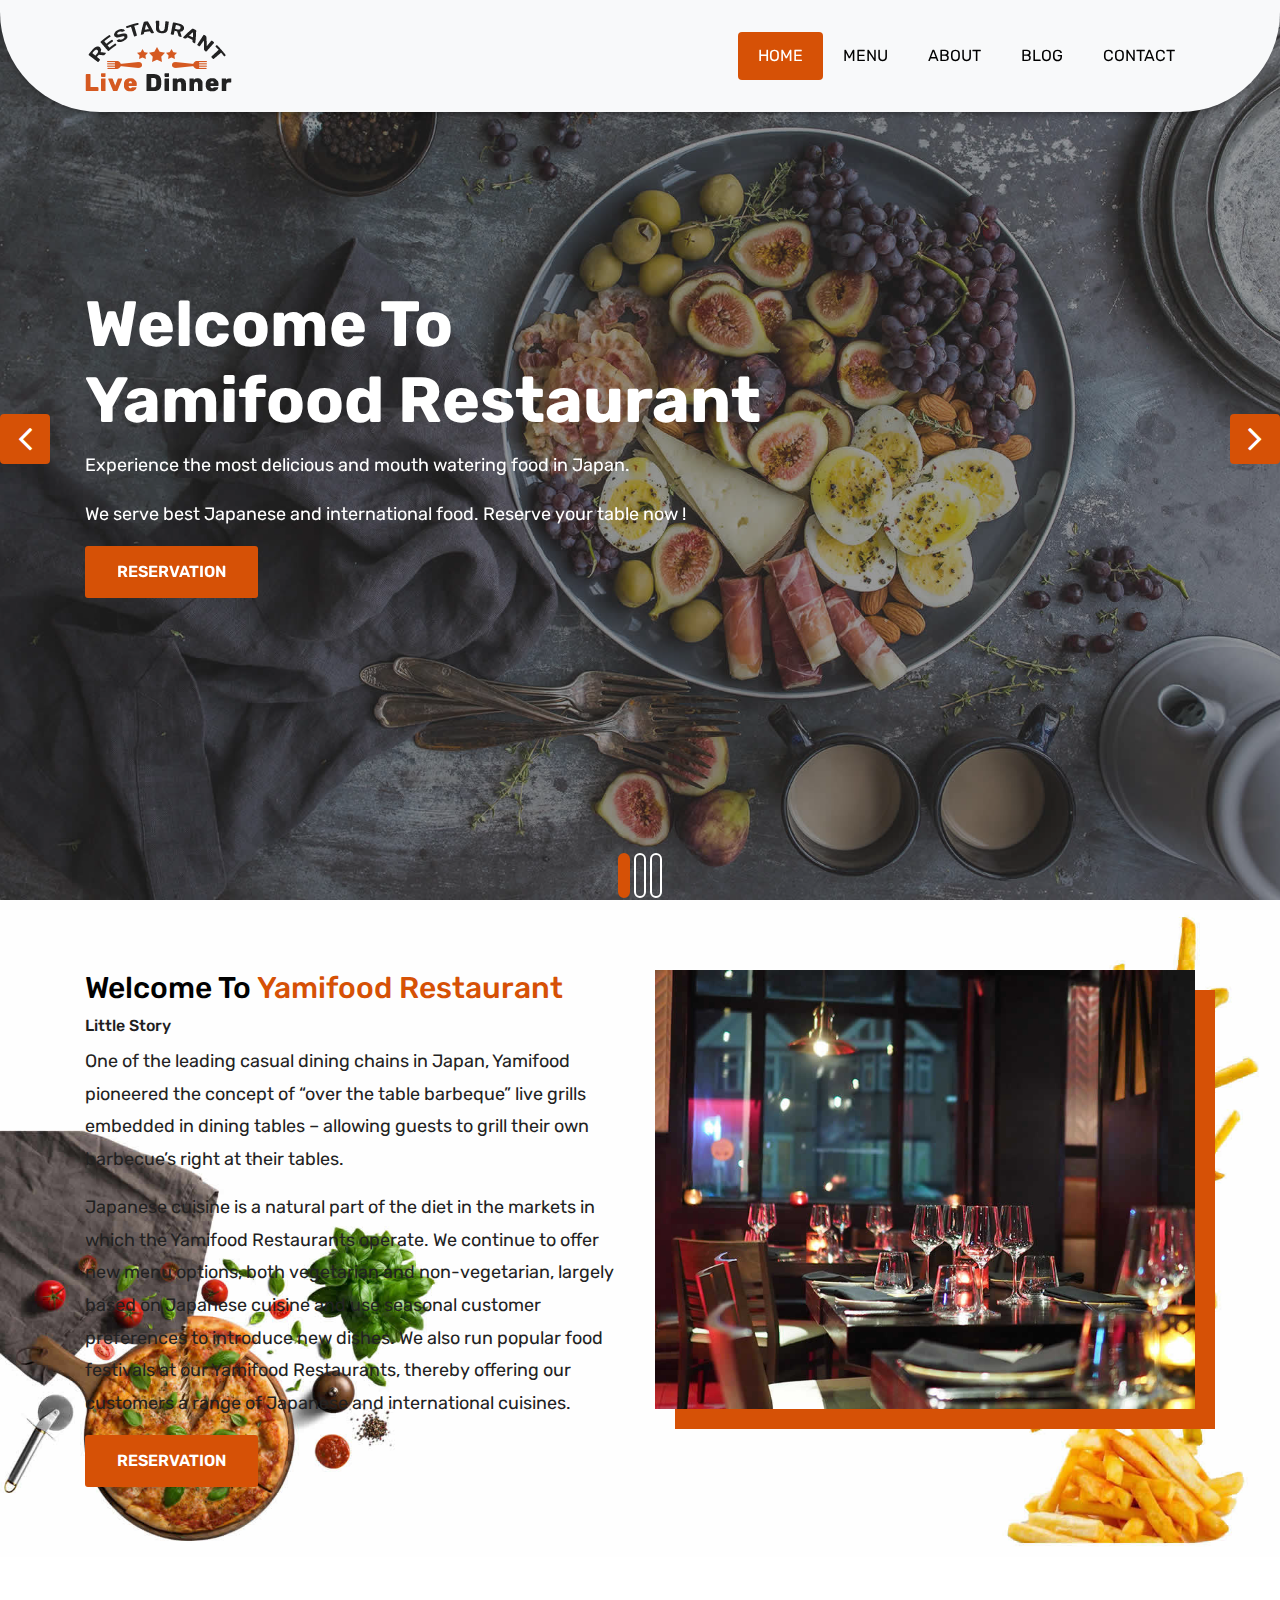
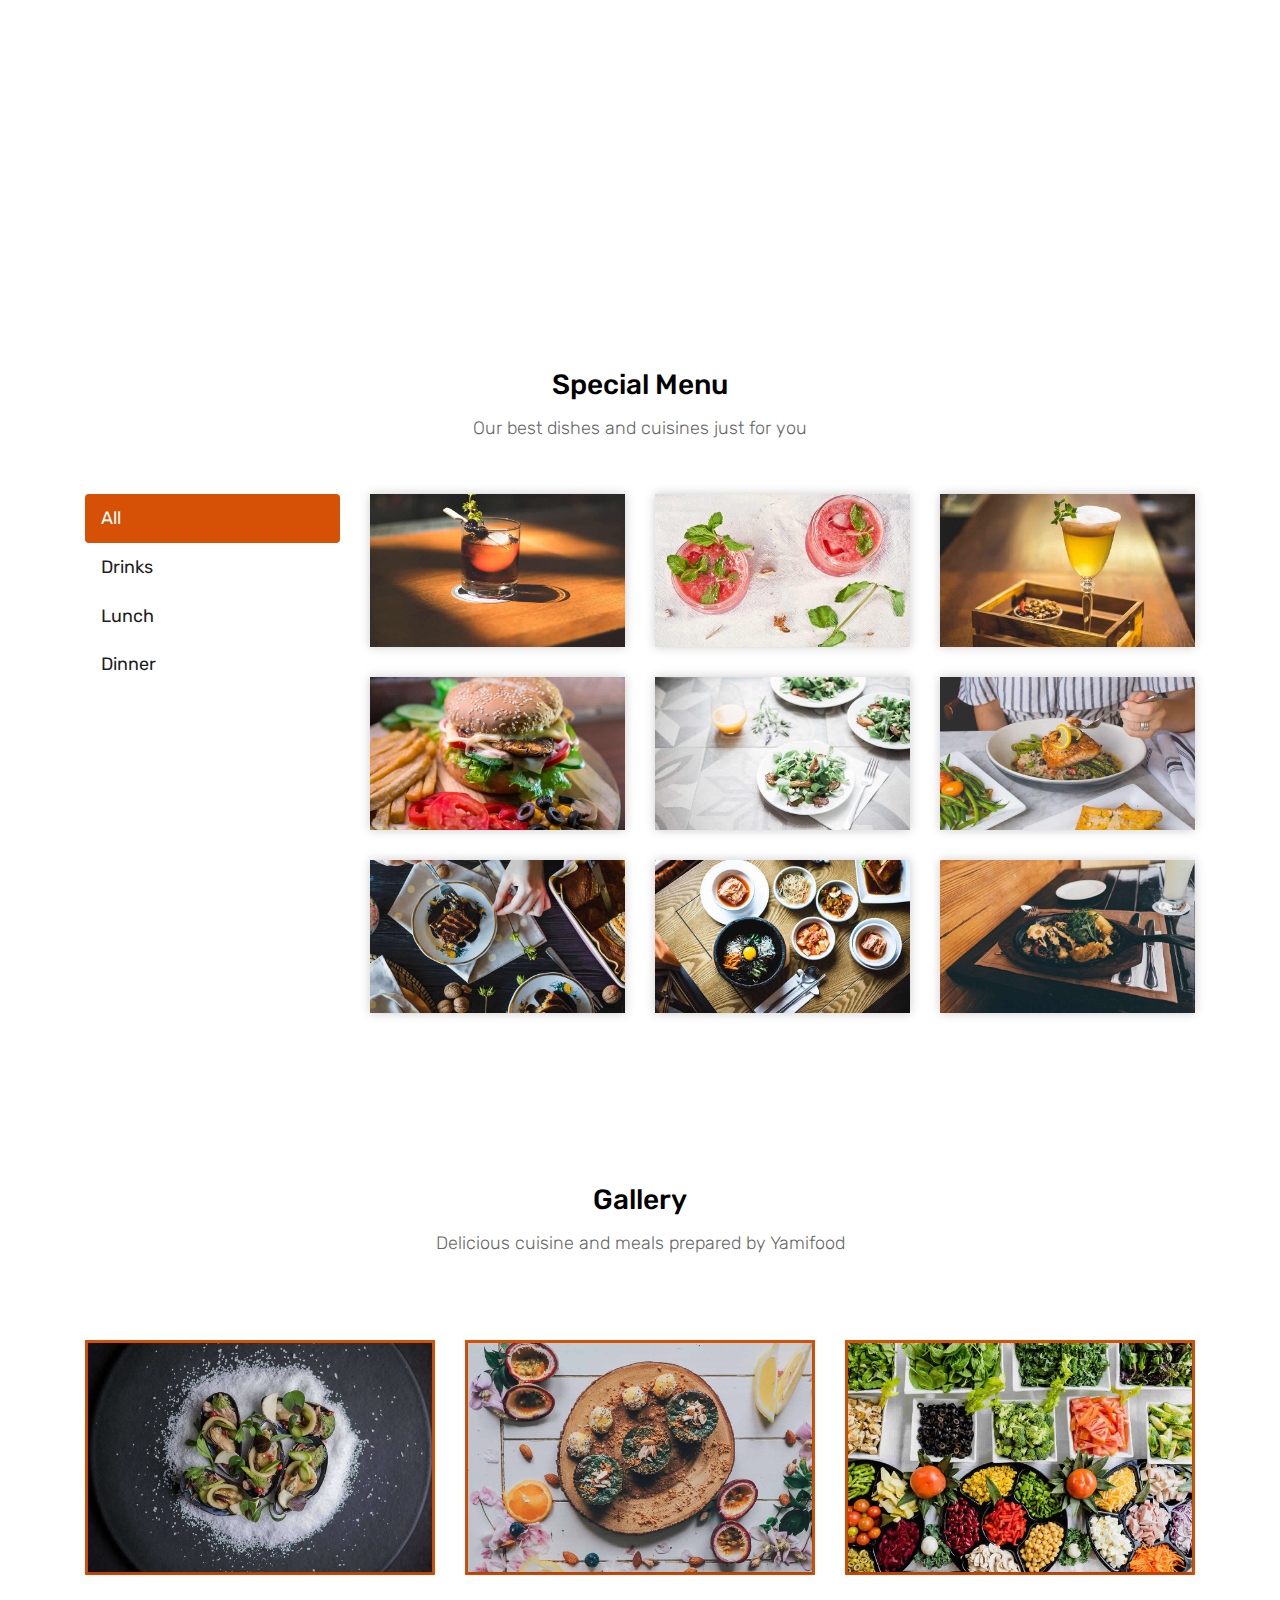
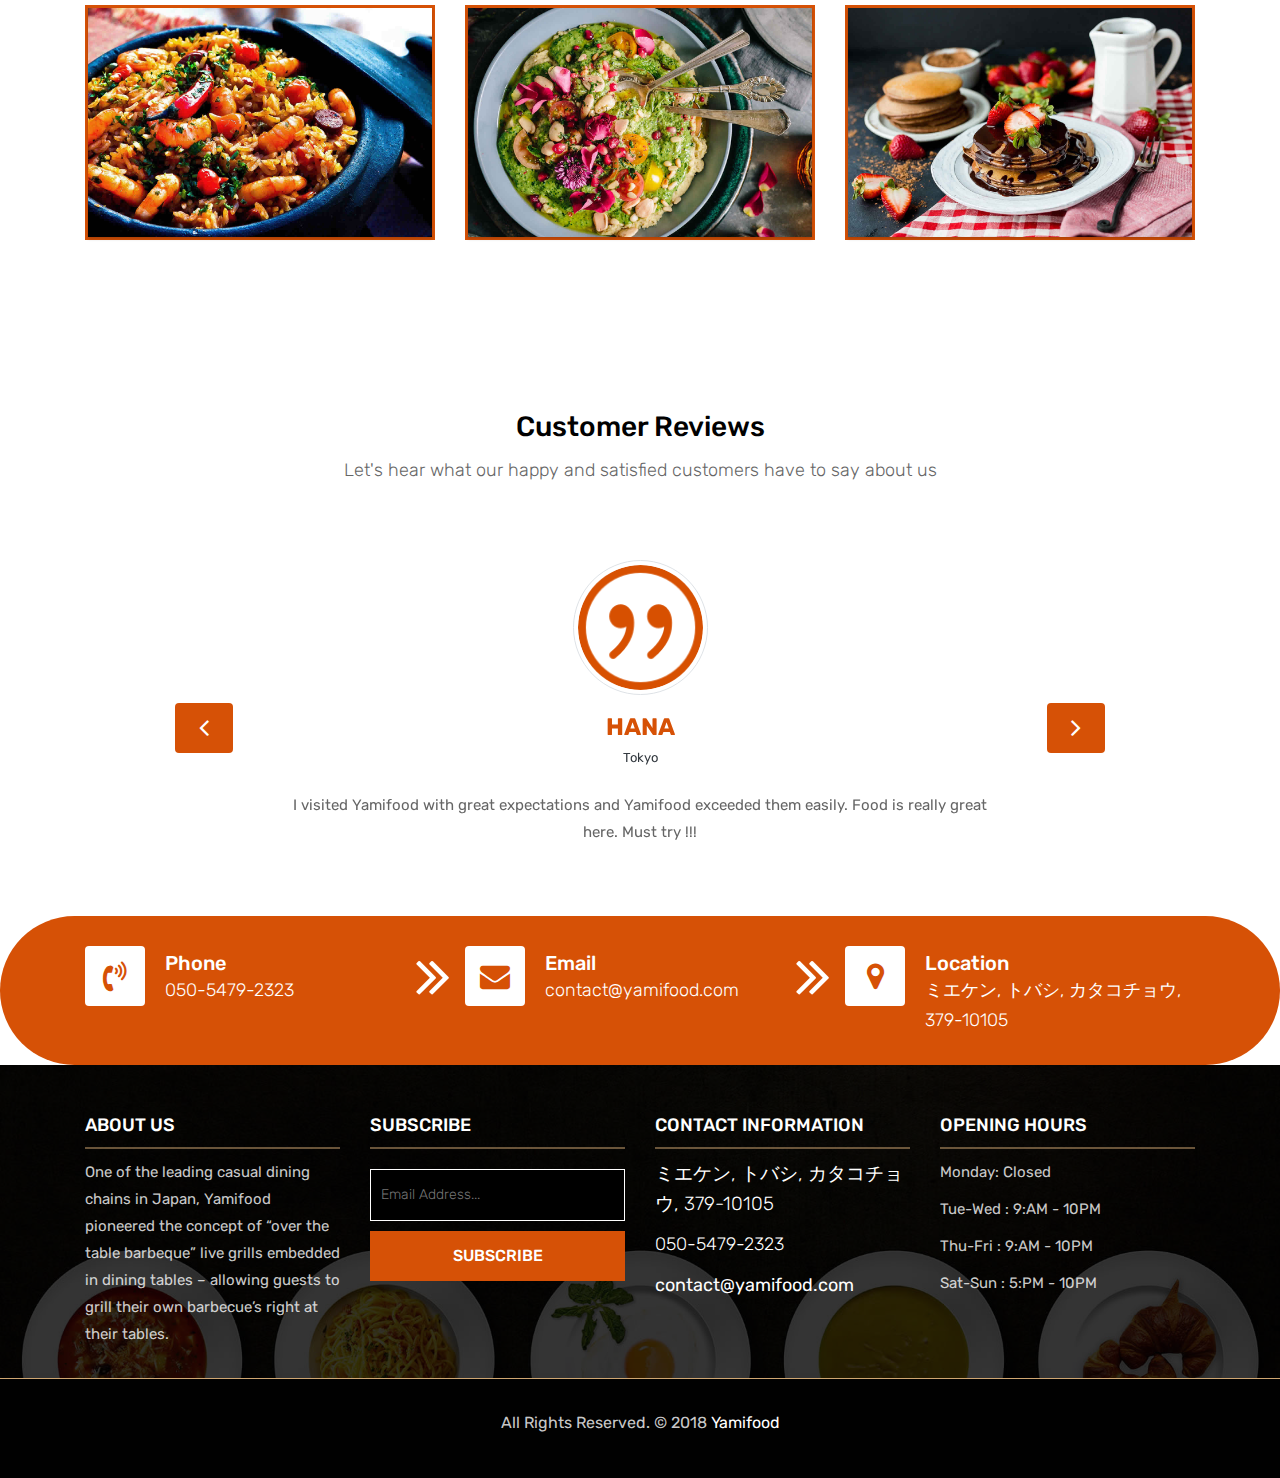
==== commit 4522c56a: "changes" ====
--- a/index.html
+++ b/index.html
@@ -49,21 +49,8 @@
 						<li class="nav-item active"><a class="nav-link" href="index.html">Home</a></li>
 						<li class="nav-item"><a class="nav-link" href="menu.html">Menu</a></li>
 						<li class="nav-item"><a class="nav-link" href="about.html">About</a></li>
-						<li class="nav-item dropdown">
-							<a class="nav-link dropdown-toggle" href="#" id="dropdown-a" data-toggle="dropdown">Pages</a>
-							<div class="dropdown-menu" aria-labelledby="dropdown-a">
-								<a class="dropdown-item" href="reservation.html">Reservation</a>
-								<a class="dropdown-item" href="stuff.html">Stuff</a>
-								<a class="dropdown-item" href="gallery.html">Gallery</a>
-							</div>
-						</li>
-						<li class="nav-item dropdown">
-							<a class="nav-link dropdown-toggle" href="#" id="dropdown-a" data-toggle="dropdown">Blog</a>
-							<div class="dropdown-menu" aria-labelledby="dropdown-a">
-								<a class="dropdown-item" href="blog.html">blog</a>
-								<a class="dropdown-item" href="blog-details.html">blog Single</a>
-							</div>
-						</li>
+						<li class="nav-item"><a class="nav-link" href="blog.html">Blog</a></li>
+						
 						<li class="nav-item"><a class="nav-link" href="contact.html">Contact</a></li>
 					</ul>
 				</div>
@@ -80,9 +67,9 @@
 				<div class="container">
 					<div class="row">
 						<div class="col-md-12">
-							<h1 class="m-b-20"><strong>Welcome To <br> Live Dinner Restaurant</strong></h1>
-							<p class="m-b-40">See how your users experience your website in realtime or view  <br> 
-							trends to see any changes in performance over time.</p>
+							<h1 class="m-b-20"><strong>Welcome To <br> Yamifood Restaurant</strong></h1>
+							<p class="m-b-40">Experience the most delicious and mouth watering food in Japan.</p>
+							<p class="m-b-40">We serve best Japanese and international food. Reserve your table now !</p>
 							<p><a class="btn btn-lg btn-circle btn-outline-new-white" href="#">Reservation</a></p>
 						</div>
 					</div>
@@ -93,9 +80,8 @@
 				<div class="container">
 					<div class="row">
 						<div class="col-md-12">
-							<h1 class="m-b-20"><strong>Welcome To <br> Live Dinner Restaurant</strong></h1>
-							<p class="m-b-40">See how your users experience your website in realtime or view  <br> 
-							trends to see any changes in performance over time.</p>
+							<h1 class="m-b-20"><strong>Experience the <br> world class taste</strong></h1>
+							<p class="m-b-40">We have the best chefs in our restaurants which maintain taste, health and hygiene at the same time in your food.</p>
 							<p><a class="btn btn-lg btn-circle btn-outline-new-white" href="#">Reservation</a></p>
 						</div>
 					</div>
@@ -106,9 +92,8 @@
 				<div class="container">
 					<div class="row">
 						<div class="col-md-12">
-							<h1 class="m-b-20"><strong>Welcome To <br> Yamifood Restaurant</strong></h1>
-							<p class="m-b-40">See how your users experience your website in realtime or view  <br> 
-							trends to see any changes in performance over time.</p>
+							<h1 class="m-b-20"><strong>Over the table <br> Barbeque</strong></h1>
+							<p class="m-b-40">We also provide options for bour customers to make their own barbeque.</p>
 							<p><a class="btn btn-lg btn-circle btn-outline-new-white" href="#">Reservation</a></p>
 						</div>
 					</div>
@@ -128,10 +113,10 @@
 			<div class="row">
 				<div class="col-lg-6 col-md-6 col-sm-12 text-center">
 					<div class="inner-column">
-						<h1>Welcome To <span>Live Dinner Restaurant</span></h1>
+						<h1>Welcome To <span>Yamifood Restaurant</span></h1>
 						<h4>Little Story</h4>
-						<p>Lorem ipsum dolor sit amet, consectetur adipiscing elit. Pellentesque auctor suscipit feugiat. Ut at pellentesque ante, sed convallis arcu. Nullam facilisis, eros in eleifend luctus, odio ante sodales augue, eget lacinia lectus erat et sem. </p>
-						<p>Sed semper orci sit amet porta placerat. Etiam quis finibus eros. Sed aliquam metus lorem, a pellentesque tellus pretium a. Nulla placerat elit in justo vestibulum, et maximus sem pulvinar.</p>
+						<p>One of the leading casual dining chains in Japan, Yamifood pioneered the concept of “over the table barbeque” live grills embedded in dining tables – allowing guests to grill their own barbecue’s right at their tables.</p>
+						<p>Japanese cuisine is a natural part of the diet in the markets in which the Yamifood Restaurants operate. We continue to offer new menu options, both vegetarian and non-vegetarian, largely based on Japanese cuisine and use seasonal customer preferences to introduce new dishes. We also run popular food festivals at our Yamifood Restaurants, thereby offering our customers a range of Japanese and international cuisines.</p>
 						<a class="btn btn-lg btn-circle btn-outline-new-white" href="#">Reservation</a>
 					</div>
 				</div>
@@ -165,7 +150,7 @@
 				<div class="col-lg-12">
 					<div class="heading-title text-center">
 						<h2>Special Menu</h2>
-						<p>Lorem Ipsum is simply dummy text of the printing and typesetting</p>
+						<p>Our best dishes and cuisines just for you</p>
 					</div>
 				</div>
 			</div>
@@ -188,7 +173,7 @@
 									<div class="gallery-single fix">
 										<img src="images/img-01.jpg" class="img-fluid" alt="Image">
 										<div class="why-text">
-											<h4>Special Drinks 1</h4>
+											<h4>Apple Mojito</h4>
 											<p>Sed id magna vitae eros sagittis euismod.</p>
 											<h5> $7.79</h5>
 										</div>
@@ -199,7 +184,7 @@
 									<div class="gallery-single fix">
 										<img src="images/img-02.jpg" class="img-fluid" alt="Image">
 										<div class="why-text">
-											<h4>Special Drinks 2</h4>
+											<h4>Water Melon Mojito</h4>
 											<p>Sed id magna vitae eros sagittis euismod.</p>
 											<h5> $9.79</h5>
 										</div>
@@ -221,8 +206,8 @@
 									<div class="gallery-single fix">
 										<img src="images/img-04.jpg" class="img-fluid" alt="Image">
 										<div class="why-text">
-											<h4>Special Lunch 1</h4>
-											<p>Sed id magna vitae eros sagittis euismod.</p>
+											<h4>Cheese burger</h4>
+											<p>Cheesy vegetagle burger with spicy base</p>
 											<h5> $15.79</h5>
 										</div>
 									</div>
@@ -232,8 +217,8 @@
 									<div class="gallery-single fix">
 										<img src="images/img-05.jpg" class="img-fluid" alt="Image">
 										<div class="why-text">
-											<h4>Special Lunch 2</h4>
-											<p>Sed id magna vitae eros sagittis euismod.</p>
+											<h4>Crispy Corns</h4>
+											<p>Friend corns with fresh veggies and sauces</p>
 											<h5> $18.79</h5>
 										</div>
 									</div>
@@ -409,7 +394,7 @@
 				<div class="col-lg-12">
 					<div class="heading-title text-center">
 						<h2>Gallery</h2>
-						<p>Lorem Ipsum is simply dummy text of the printing and typesetting</p>
+						<p>Delicious cuisine and meals prepared by Yamifood</p>
 					</div>
 				</div>
 			</div>
@@ -458,7 +443,7 @@
 				<div class="col-lg-12">
 					<div class="heading-title text-center">
 						<h2>Customer Reviews</h2>
-						<p>Lorem Ipsum is simply dummy text of the printing and typesetting</p>
+						<p>Let's hear what our happy and satisfied customers have to say about us</p>
 					</div>
 				</div>
 			</div>
@@ -470,25 +455,25 @@
 								<div class="img-box p-1 border rounded-circle m-auto">
 									<img class="d-block w-100 rounded-circle" src="images/quotations-button.png" alt="">
 								</div>
-								<h5 class="mt-4 mb-0"><strong class="text-warning text-uppercase">Paul Mitchel</strong></h5>
-								<h6 class="text-dark m-0">Web Developer</h6>
-								<p class="m-0 pt-3">Lorem ipsum dolor sit amet, consectetur adipiscing elit. Nam eu sem tempor, varius quam at, luctus dui. Mauris magna metus, dapibus nec turpis vel, semper malesuada ante. Idac bibendum scelerisque non non purus. Suspendisse varius nibh non aliquet.</p>
+								<h5 class="mt-4 mb-0"><strong class="text-warning text-uppercase">Hana</strong></h5>
+								<h6 class="text-dark m-0">Tokyo</h6>
+								<p class="m-0 pt-3">I visited Yamifood with great expectations and Yamifood exceeded them easily. Food is really great here. Must try !!!</p>
 							</div>
 							<div class="carousel-item text-center">
 								<div class="img-box p-1 border rounded-circle m-auto">
 									<img class="d-block w-100 rounded-circle" src="images/quotations-button.png" alt="">
 								</div>
-								<h5 class="mt-4 mb-0"><strong class="text-warning text-uppercase">Steve Fonsi</strong></h5>
-								<h6 class="text-dark m-0">Web Designer</h6>
-								<p class="m-0 pt-3">Lorem ipsum dolor sit amet, consectetur adipiscing elit. Nam eu sem tempor, varius quam at, luctus dui. Mauris magna metus, dapibus nec turpis vel, semper malesuada ante. Idac bibendum scelerisque non non purus. Suspendisse varius nibh non aliquet.</p>
+								<h5 class="mt-4 mb-0"><strong class="text-warning text-uppercase">Mitsuki</strong></h5>
+								<h6 class="text-dark m-0">Kyoto</h6>
+								<p class="m-0 pt-3">I tried sushi and noodles here, they were the best I have ever had in my life. Yamifood is the best. Definitely going to visit the place again.</p>
 							</div>
 							<div class="carousel-item text-center">
 								<div class="img-box p-1 border rounded-circle m-auto">
 									<img class="d-block w-100 rounded-circle" src="images/quotations-button.png" alt="">
 								</div>
-								<h5 class="mt-4 mb-0"><strong class="text-warning text-uppercase">Daniel vebar</strong></h5>
-								<h6 class="text-dark m-0">Seo Analyst</h6>
-								<p class="m-0 pt-3">Lorem ipsum dolor sit amet, consectetur adipiscing elit. Nam eu sem tempor, varius quam at, luctus dui. Mauris magna metus, dapibus nec turpis vel, semper malesuada ante. Idac bibendum scelerisque non non purus. Suspendisse varius nibh non aliquet.</p>
+								<h5 class="mt-4 mb-0"><strong class="text-warning text-uppercase">Akemi</strong></h5>
+								<h6 class="text-dark m-0">Osaka</h6>
+								<p class="m-0 pt-3">I tried Italian food in the restaurant and I must say, it really tastes like best Italian chef is preparing the food for us.</p>
 							</div>
 						</div>
 						<a class="carousel-control-prev" href="#reviews" role="button" data-slide="prev">
@@ -515,7 +500,7 @@
 					<div class="overflow-hidden">
 						<h4>Phone</h4>
 						<p class="lead">
-							+01 123-456-4590
+							050-5479-2323
 						</p>
 					</div>
 				</div>
@@ -524,7 +509,7 @@
 					<div class="overflow-hidden">
 						<h4>Email</h4>
 						<p class="lead">
-							yourmail@gmail.com
+							contact@yamifood.com
 						</p>
 					</div>
 				</div>
@@ -533,7 +518,7 @@
 					<div class="overflow-hidden">
 						<h4>Location</h4>
 						<p class="lead">
-							800, Lorem Street, US
+							ミエケン, トバシ, カタコチョウ, 379-10105
 						</p>
 					</div>
 				</div>
@@ -548,36 +533,30 @@
 			<div class="row">
 				<div class="col-lg-3 col-md-6">
 					<h3>About Us</h3>
-					<p>Integer cursus scelerisque ipsum id efficitur. Donec a dui fringilla, gravida lorem ac, semper magna. Aenean rhoncus ac lectus a interdum. Vivamus semper posuere dui.</p>
+					<p>One of the leading casual dining chains in Japan, Yamifood pioneered the concept of “over the table barbeque” live grills embedded in dining tables – allowing guests to grill their own barbecue’s right at their tables.</p>
 				</div>
 				<div class="col-lg-3 col-md-6">
 					<h3>Subscribe</h3>
 					<div class="subscribe_form">
 						<form class="subscribe_form">
-							<input name="EMAIL" id="subs-email" class="form_input" placeholder="Email Address..." type="email">
+							<input style="margin-bottom: 10px;" name="EMAIL" id="subs-email" class="form_input" placeholder="Email Address..." type="email">
 							<button type="submit" class="submit">SUBSCRIBE</button>
 							<div class="clearfix"></div>
 						</form>
 					</div>
-					<ul class="list-inline f-social">
-						<li class="list-inline-item"><a href="#"><i class="fa fa-facebook" aria-hidden="true"></i></a></li>
-						<li class="list-inline-item"><a href="#"><i class="fa fa-twitter" aria-hidden="true"></i></a></li>
-						<li class="list-inline-item"><a href="#"><i class="fa fa-linkedin" aria-hidden="true"></i></a></li>
-						<li class="list-inline-item"><a href="#"><i class="fa fa-google-plus" aria-hidden="true"></i></a></li>
-						<li class="list-inline-item"><a href="#"><i class="fa fa-instagram" aria-hidden="true"></i></a></li>
-					</ul>
+					
 				</div>
 				<div class="col-lg-3 col-md-6">
 					<h3>Contact information</h3>
-					<p class="lead">Ipsum Street, Lorem Tower, MO, Columbia, 508000</p>
-					<p class="lead"><a href="#">+01 2000 800 9999</a></p>
-					<p><a href="#"> info@admin.com</a></p>
+					<p class="lead">ミエケン, トバシ, カタコチョウ, 379-10105</p>
+					<p class="lead"><a href="#">050-5479-2323</a></p>
+					<p><a href="#">contact@yamifood.com</a></p>
 				</div>
 				<div class="col-lg-3 col-md-6">
 					<h3>Opening hours</h3>
 					<p><span class="text-color">Monday: </span>Closed</p>
-					<p><span class="text-color">Tue-Wed :</span> 9:Am - 10PM</p>
-					<p><span class="text-color">Thu-Fri :</span> 9:Am - 10PM</p>
+					<p><span class="text-color">Tue-Wed :</span> 9:AM - 10PM</p>
+					<p><span class="text-color">Thu-Fri :</span> 9:AM - 10PM</p>
 					<p><span class="text-color">Sat-Sun :</span> 5:PM - 10PM</p>
 				</div>
 			</div>
@@ -587,8 +566,7 @@
 			<div class="container">
 				<div class="row">
 					<div class="col-lg-12">
-						<p class="company-name">All Rights Reserved. &copy; 2018 <a href="#">Live Dinner Restaurant</a> Design By : 
-					<a href="https://html.design/">html design</a></p>
+						<p class="company-name">All Rights Reserved. &copy; 2018 <a href="#">Yamifood</a></p>
 					</div>
 				</div>
 			</div>
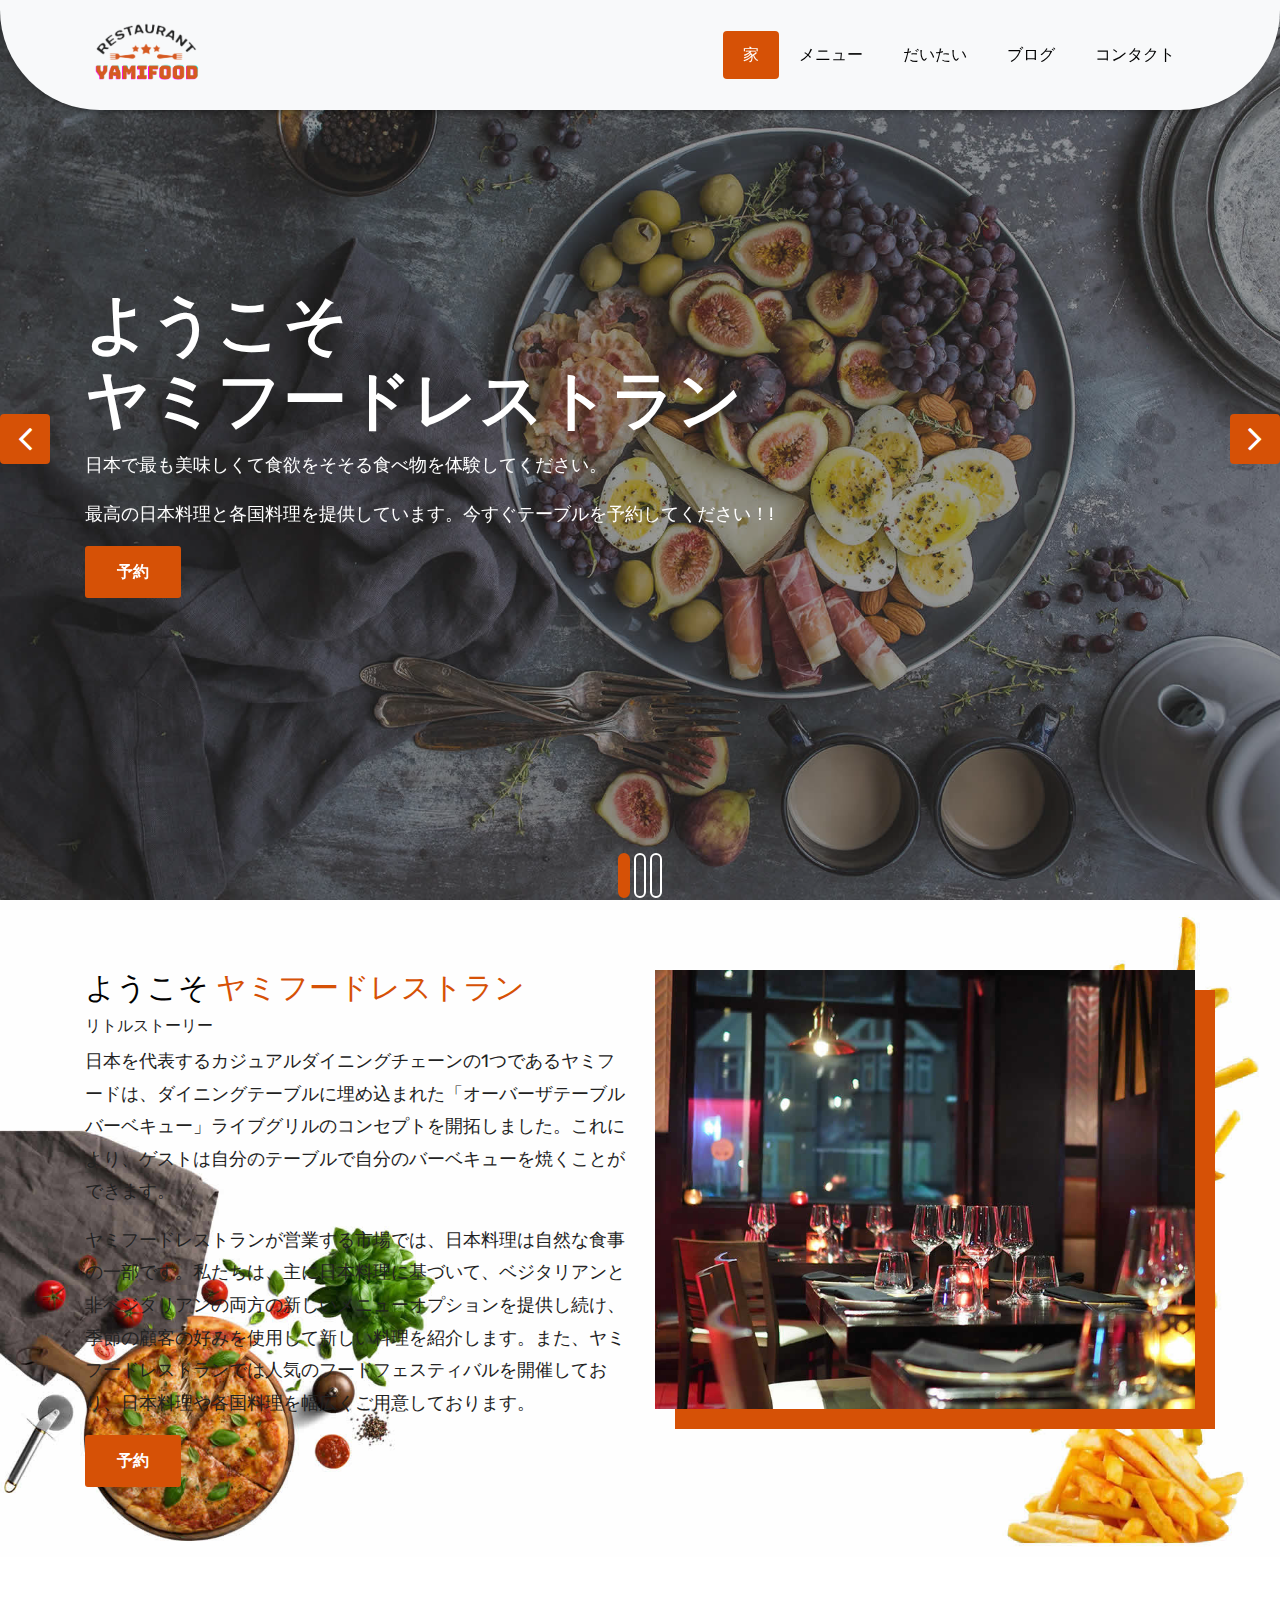
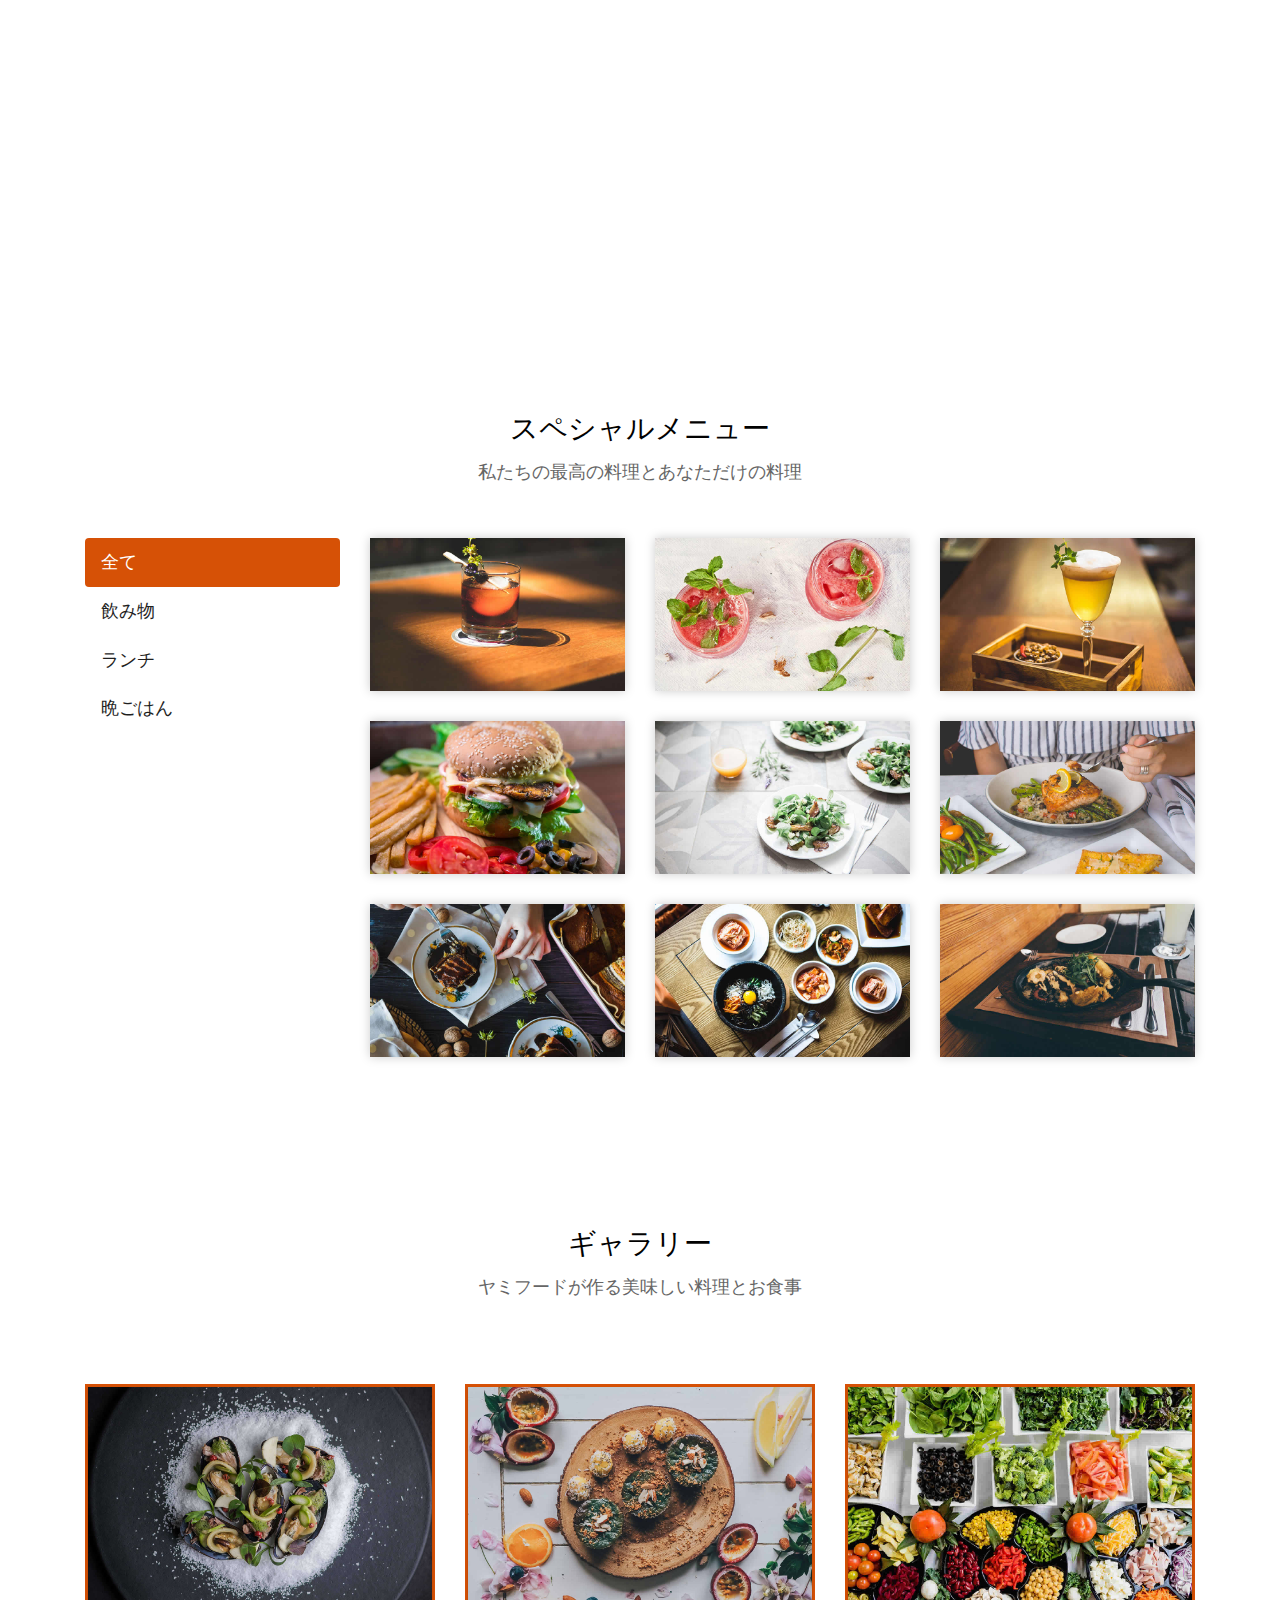
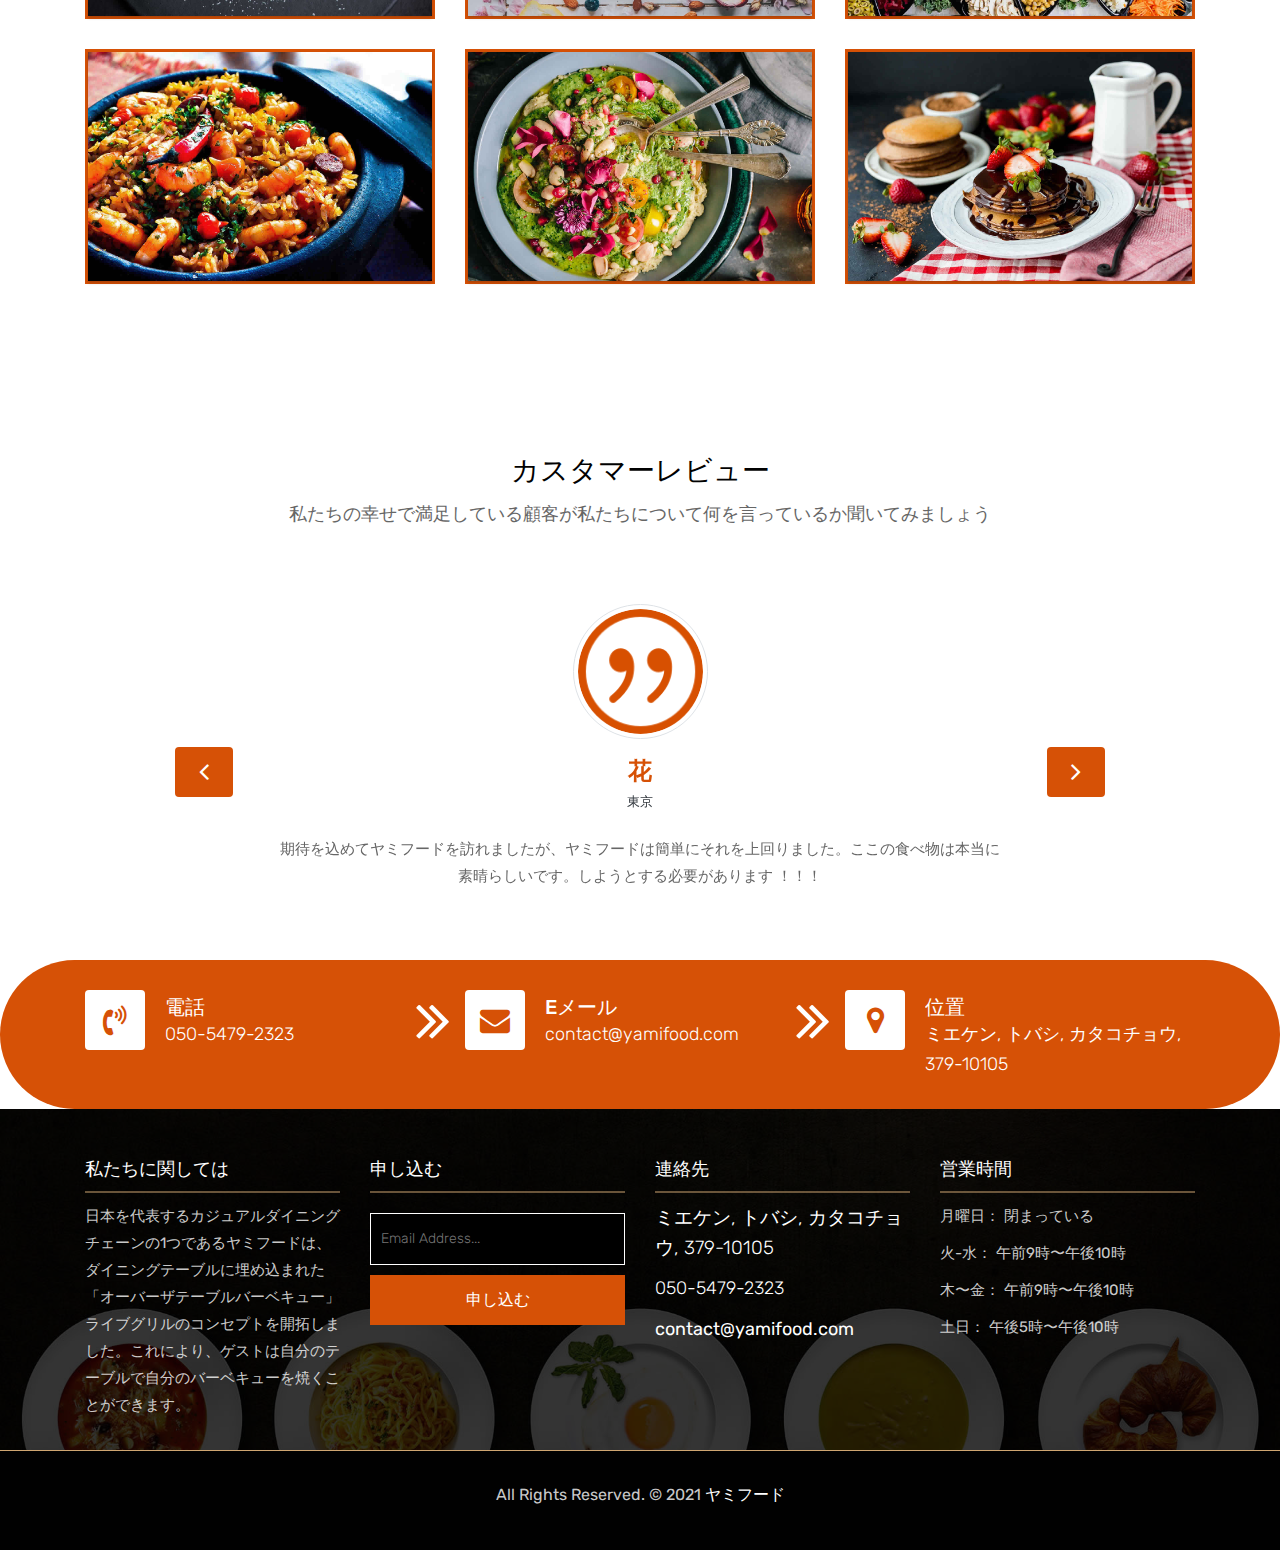
==== commit 619c6c7b: "completed website in japanese" ====
--- a/index.html
+++ b/index.html
@@ -1,593 +1,1133 @@
 <!DOCTYPE html>
-<html lang="en"><!-- Basic -->
-<head>
-	<meta charset="utf-8">
-    <meta http-equiv="X-UA-Compatible" content="IE=edge">   
-   
-    <!-- Mobile Metas -->
-    <meta name="viewport" content="width=device-width, initial-scale=1">
- 
-     <!-- Site Metas -->
-    <title>Yamifood</title>  
-    <meta name="keywords" content="">
-    <meta name="description" content="">
-    <meta name="author" content="">
-
-    <!-- Site Icons -->
-    <link rel="shortcut icon" href="images/favicon.ico" type="image/x-icon">
-    <link rel="apple-touch-icon" href="images/apple-touch-icon.png">
-
-    <!-- Bootstrap CSS -->
-    <link rel="stylesheet" href="css/bootstrap.min.css">    
-	<!-- Site CSS -->
-    <link rel="stylesheet" href="css/style.css">    
-    <!-- Responsive CSS -->
-    <link rel="stylesheet" href="css/responsive.css">
-    <!-- Custom CSS -->
-    <link rel="stylesheet" href="css/custom.css">
-
-    <!--[if lt IE 9]>
-      <script src="https://oss.maxcdn.com/libs/html5shiv/3.7.0/html5shiv.js"></script>
-      <script src="https://oss.maxcdn.com/libs/respond.js/1.4.2/respond.min.js"></script>
-    <![endif]-->
-
-</head>
-
-<body>
-	<!-- Start header -->
-	<header class="top-navbar">
-		<nav class="navbar navbar-expand-lg navbar-light bg-light">
-			<div class="container">
-				<a class="navbar-brand" href="index.html">
-					<img src="images/logo.png" alt="" />
-				</a>
-				<button class="navbar-toggler" type="button" data-toggle="collapse" data-target="#navbars-rs-food" aria-controls="navbars-rs-food" aria-expanded="false" aria-label="Toggle navigation">
-				  <span class="navbar-toggler-icon"></span>
-				</button>
-				<div class="collapse navbar-collapse" id="navbars-rs-food">
-					<ul class="navbar-nav ml-auto">
-						<li class="nav-item active"><a class="nav-link" href="index.html">Home</a></li>
-						<li class="nav-item"><a class="nav-link" href="menu.html">Menu</a></li>
-						<li class="nav-item"><a class="nav-link" href="about.html">About</a></li>
-						<li class="nav-item"><a class="nav-link" href="blog.html">Blog</a></li>
-						
-						<li class="nav-item"><a class="nav-link" href="contact.html">Contact</a></li>
-					</ul>
-				</div>
-			</div>
-		</nav>
-	</header>
-	<!-- End header -->
-	
-	<!-- Start slides -->
-	<div id="slides" class="cover-slides">
-		<ul class="slides-container">
-			<li class="text-left">
-				<img src="images/slider-01.jpg" alt="">
-				<div class="container">
-					<div class="row">
-						<div class="col-md-12">
-							<h1 class="m-b-20"><strong>Welcome To <br> Yamifood Restaurant</strong></h1>
-							<p class="m-b-40">Experience the most delicious and mouth watering food in Japan.</p>
-							<p class="m-b-40">We serve best Japanese and international food. Reserve your table now !</p>
-							<p><a class="btn btn-lg btn-circle btn-outline-new-white" href="#">Reservation</a></p>
-						</div>
-					</div>
-				</div>
-			</li>
-			<li class="text-left">
-				<img src="images/slider-02.jpg" alt="">
-				<div class="container">
-					<div class="row">
-						<div class="col-md-12">
-							<h1 class="m-b-20"><strong>Experience the <br> world class taste</strong></h1>
-							<p class="m-b-40">We have the best chefs in our restaurants which maintain taste, health and hygiene at the same time in your food.</p>
-							<p><a class="btn btn-lg btn-circle btn-outline-new-white" href="#">Reservation</a></p>
-						</div>
-					</div>
-				</div>
-			</li>
-			<li class="text-left">
-				<img src="images/slider-03.jpg" alt="">
-				<div class="container">
-					<div class="row">
-						<div class="col-md-12">
-							<h1 class="m-b-20"><strong>Over the table <br> Barbeque</strong></h1>
-							<p class="m-b-40">We also provide options for bour customers to make their own barbeque.</p>
-							<p><a class="btn btn-lg btn-circle btn-outline-new-white" href="#">Reservation</a></p>
-						</div>
-					</div>
-				</div>
-			</li>
-		</ul>
-		<div class="slides-navigation">
-			<a href="#" class="next"><i class="fa fa-angle-right" aria-hidden="true"></i></a>
-			<a href="#" class="prev"><i class="fa fa-angle-left" aria-hidden="true"></i></a>
-		</div>
-	</div>
-	<!-- End slides -->
-	
-	<!-- Start About -->
-	<div class="about-section-box">
-		<div class="container">
-			<div class="row">
-				<div class="col-lg-6 col-md-6 col-sm-12 text-center">
-					<div class="inner-column">
-						<h1>Welcome To <span>Yamifood Restaurant</span></h1>
-						<h4>Little Story</h4>
-						<p>One of the leading casual dining chains in Japan, Yamifood pioneered the concept of “over the table barbeque” live grills embedded in dining tables – allowing guests to grill their own barbecue’s right at their tables.</p>
-						<p>Japanese cuisine is a natural part of the diet in the markets in which the Yamifood Restaurants operate. We continue to offer new menu options, both vegetarian and non-vegetarian, largely based on Japanese cuisine and use seasonal customer preferences to introduce new dishes. We also run popular food festivals at our Yamifood Restaurants, thereby offering our customers a range of Japanese and international cuisines.</p>
-						<a class="btn btn-lg btn-circle btn-outline-new-white" href="#">Reservation</a>
-					</div>
-				</div>
-				<div class="col-lg-6 col-md-6 col-sm-12">
-					<img src="images/about-img.jpg" alt="" class="img-fluid">
-				</div>
-			</div>
-		</div>
-	</div>
-	<!-- End About -->
-	
-	<!-- Start QT -->
-	<div class="qt-box qt-background">
-		<div class="container">
-			<div class="row">
-				<div class="col-md-8 ml-auto mr-auto text-center">
-					<p class="lead ">
-						" If you're not the one cooking, stay out of the way and compliment the chef. "
-					</p>
-					<span class="lead">Michael Strahan</span>
-				</div>
-			</div>
-		</div>
-	</div>
-	<!-- End QT -->
-	
-	<!-- Start Menu -->
-	<div class="menu-box">
-		<div class="container">
-			<div class="row">
-				<div class="col-lg-12">
-					<div class="heading-title text-center">
-						<h2>Special Menu</h2>
-						<p>Our best dishes and cuisines just for you</p>
-					</div>
-				</div>
-			</div>
-			
-			<div class="row inner-menu-box">
-				<div class="col-3">
-					<div class="nav flex-column nav-pills" id="v-pills-tab" role="tablist" aria-orientation="vertical">
-						<a class="nav-link active" id="v-pills-home-tab" data-toggle="pill" href="#v-pills-home" role="tab" aria-controls="v-pills-home" aria-selected="true">All</a>
-						<a class="nav-link" id="v-pills-profile-tab" data-toggle="pill" href="#v-pills-profile" role="tab" aria-controls="v-pills-profile" aria-selected="false">Drinks</a>
-						<a class="nav-link" id="v-pills-messages-tab" data-toggle="pill" href="#v-pills-messages" role="tab" aria-controls="v-pills-messages" aria-selected="false">Lunch</</a>
-						<a class="nav-link" id="v-pills-settings-tab" data-toggle="pill" href="#v-pills-settings" role="tab" aria-controls="v-pills-settings" aria-selected="false">Dinner</a>
-					</div>
-				</div>
-				
-				<div class="col-9">
-					<div class="tab-content" id="v-pills-tabContent">
-						<div class="tab-pane fade show active" id="v-pills-home" role="tabpanel" aria-labelledby="v-pills-home-tab">
-							<div class="row">
-								<div class="col-lg-4 col-md-6 special-grid drinks">
-									<div class="gallery-single fix">
-										<img src="images/img-01.jpg" class="img-fluid" alt="Image">
-										<div class="why-text">
-											<h4>Apple Mojito</h4>
-											<p>Sed id magna vitae eros sagittis euismod.</p>
-											<h5> $7.79</h5>
-										</div>
-									</div>
-								</div>
-								
-								<div class="col-lg-4 col-md-6 special-grid drinks">
-									<div class="gallery-single fix">
-										<img src="images/img-02.jpg" class="img-fluid" alt="Image">
-										<div class="why-text">
-											<h4>Water Melon Mojito</h4>
-											<p>Sed id magna vitae eros sagittis euismod.</p>
-											<h5> $9.79</h5>
-										</div>
-									</div>
-								</div>
-								
-								<div class="col-lg-4 col-md-6 special-grid drinks">
-									<div class="gallery-single fix">
-										<img src="images/img-03.jpg" class="img-fluid" alt="Image">
-										<div class="why-text">
-											<h4>Special Drinks 3</h4>
-											<p>Sed id magna vitae eros sagittis euismod.</p>
-											<h5> $10.79</h5>
-										</div>
-									</div>
-								</div>
-								
-								<div class="col-lg-4 col-md-6 special-grid lunch">
-									<div class="gallery-single fix">
-										<img src="images/img-04.jpg" class="img-fluid" alt="Image">
-										<div class="why-text">
-											<h4>Cheese burger</h4>
-											<p>Cheesy vegetagle burger with spicy base</p>
-											<h5> $15.79</h5>
-										</div>
-									</div>
-								</div>
-								
-								<div class="col-lg-4 col-md-6 special-grid lunch">
-									<div class="gallery-single fix">
-										<img src="images/img-05.jpg" class="img-fluid" alt="Image">
-										<div class="why-text">
-											<h4>Crispy Corns</h4>
-											<p>Friend corns with fresh veggies and sauces</p>
-											<h5> $18.79</h5>
-										</div>
-									</div>
-								</div>
-								
-								<div class="col-lg-4 col-md-6 special-grid lunch">
-									<div class="gallery-single fix">
-										<img src="images/img-06.jpg" class="img-fluid" alt="Image">
-										<div class="why-text">
-											<h4>Special Lunch 3</h4>
-											<p>Sed id magna vitae eros sagittis euismod.</p>
-											<h5> $20.79</h5>
-										</div>
-									</div>
-								</div>
-								
-								<div class="col-lg-4 col-md-6 special-grid dinner">
-									<div class="gallery-single fix">
-										<img src="images/img-07.jpg" class="img-fluid" alt="Image">
-										<div class="why-text">
-											<h4>Special Dinner 1</h4>
-											<p>Sed id magna vitae eros sagittis euismod.</p>
-											<h5> $25.79</h5>
-										</div>
-									</div>
-								</div>
-								
-								<div class="col-lg-4 col-md-6 special-grid dinner">
-									<div class="gallery-single fix">
-										<img src="images/img-08.jpg" class="img-fluid" alt="Image">
-										<div class="why-text">
-											<h4>Special Dinner 2</h4>
-											<p>Sed id magna vitae eros sagittis euismod.</p>
-											<h5> $22.79</h5>
-										</div>
-									</div>
-								</div>
-								
-								<div class="col-lg-4 col-md-6 special-grid dinner">
-									<div class="gallery-single fix">
-										<img src="images/img-09.jpg" class="img-fluid" alt="Image">
-										<div class="why-text">
-											<h4>Special Dinner 3</h4>
-											<p>Sed id magna vitae eros sagittis euismod.</p>
-											<h5> $24.79</h5>
-										</div>
-									</div>
-								</div>
-							</div>
-							
-						</div>
-						<div class="tab-pane fade" id="v-pills-profile" role="tabpanel" aria-labelledby="v-pills-profile-tab">
-							<div class="row">
-								<div class="col-lg-4 col-md-6 special-grid drinks">
-									<div class="gallery-single fix">
-										<img src="images/img-01.jpg" class="img-fluid" alt="Image">
-										<div class="why-text">
-											<h4>Special Drinks 1</h4>
-											<p>Sed id magna vitae eros sagittis euismod.</p>
-											<h5> $7.79</h5>
-										</div>
-									</div>
-								</div>
-								
-								<div class="col-lg-4 col-md-6 special-grid drinks">
-									<div class="gallery-single fix">
-										<img src="images/img-02.jpg" class="img-fluid" alt="Image">
-										<div class="why-text">
-											<h4>Special Drinks 2</h4>
-											<p>Sed id magna vitae eros sagittis euismod.</p>
-											<h5> $9.79</h5>
-										</div>
-									</div>
-								</div>
-								
-								<div class="col-lg-4 col-md-6 special-grid drinks">
-									<div class="gallery-single fix">
-										<img src="images/img-03.jpg" class="img-fluid" alt="Image">
-										<div class="why-text">
-											<h4>Special Drinks 3</h4>
-											<p>Sed id magna vitae eros sagittis euismod.</p>
-											<h5> $10.79</h5>
-										</div>
-									</div>
-								</div>
-							</div>
-							
-						</div>
-						<div class="tab-pane fade" id="v-pills-messages" role="tabpanel" aria-labelledby="v-pills-messages-tab">
-							<div class="row">
-								<div class="col-lg-4 col-md-6 special-grid lunch">
-									<div class="gallery-single fix">
-										<img src="images/img-04.jpg" class="img-fluid" alt="Image">
-										<div class="why-text">
-											<h4>Special Lunch 1</h4>
-											<p>Sed id magna vitae eros sagittis euismod.</p>
-											<h5> $15.79</h5>
-										</div>
-									</div>
-								</div>
-								
-								<div class="col-lg-4 col-md-6 special-grid lunch">
-									<div class="gallery-single fix">
-										<img src="images/img-05.jpg" class="img-fluid" alt="Image">
-										<div class="why-text">
-											<h4>Special Lunch 2</h4>
-											<p>Sed id magna vitae eros sagittis euismod.</p>
-											<h5> $18.79</h5>
-										</div>
-									</div>
-								</div>
-								
-								<div class="col-lg-4 col-md-6 special-grid lunch">
-									<div class="gallery-single fix">
-										<img src="images/img-06.jpg" class="img-fluid" alt="Image">
-										<div class="why-text">
-											<h4>Special Lunch 3</h4>
-											<p>Sed id magna vitae eros sagittis euismod.</p>
-											<h5> $20.79</h5>
-										</div>
-									</div>
-								</div>
-							</div>
-						</div>
-						<div class="tab-pane fade" id="v-pills-settings" role="tabpanel" aria-labelledby="v-pills-settings-tab">
-							<div class="row">
-								<div class="col-lg-4 col-md-6 special-grid dinner">
-									<div class="gallery-single fix">
-										<img src="images/img-07.jpg" class="img-fluid" alt="Image">
-										<div class="why-text">
-											<h4>Special Dinner 1</h4>
-											<p>Sed id magna vitae eros sagittis euismod.</p>
-											<h5> $25.79</h5>
-										</div>
-									</div>
-								</div>
-								
-								<div class="col-lg-4 col-md-6 special-grid dinner">
-									<div class="gallery-single fix">
-										<img src="images/img-08.jpg" class="img-fluid" alt="Image">
-										<div class="why-text">
-											<h4>Special Dinner 2</h4>
-											<p>Sed id magna vitae eros sagittis euismod.</p>
-											<h5> $22.79</h5>
-										</div>
-									</div>
-								</div>
-								
-								<div class="col-lg-4 col-md-6 special-grid dinner">
-									<div class="gallery-single fix">
-										<img src="images/img-09.jpg" class="img-fluid" alt="Image">
-										<div class="why-text">
-											<h4>Special Dinner 3</h4>
-											<p>Sed id magna vitae eros sagittis euismod.</p>
-											<h5> $24.79</h5>
-										</div>
-									</div>
-								</div>
-							</div>
-						</div>
-					</div>
-				</div>
-			</div>
-			
-		</div>
-	</div>
-	<!-- End Menu -->
-	
-	<!-- Start Gallery -->
-	<div class="gallery-box">
-		<div class="container">
-			<div class="row">
-				<div class="col-lg-12">
-					<div class="heading-title text-center">
-						<h2>Gallery</h2>
-						<p>Delicious cuisine and meals prepared by Yamifood</p>
-					</div>
-				</div>
-			</div>
-			<div class="tz-gallery">
-				<div class="row">
-					<div class="col-sm-12 col-md-4 col-lg-4">
-						<a class="lightbox" href="images/gallery-img-01.jpg">
-							<img class="img-fluid" src="images/gallery-img-01.jpg" alt="Gallery Images">
-						</a>
-					</div>
-					<div class="col-sm-6 col-md-4 col-lg-4">
-						<a class="lightbox" href="images/gallery-img-02.jpg">
-							<img class="img-fluid" src="images/gallery-img-02.jpg" alt="Gallery Images">
-						</a>
-					</div>
-					<div class="col-sm-6 col-md-4 col-lg-4">
-						<a class="lightbox" href="images/gallery-img-03.jpg">
-							<img class="img-fluid" src="images/gallery-img-03.jpg" alt="Gallery Images">
-						</a>
-					</div>
-					<div class="col-sm-12 col-md-4 col-lg-4">
-						<a class="lightbox" href="images/gallery-img-04.jpg">
-							<img class="img-fluid" src="images/gallery-img-04.jpg" alt="Gallery Images">
-						</a>
-					</div>
-					<div class="col-sm-6 col-md-4 col-lg-4">
-						<a class="lightbox" href="images/gallery-img-05.jpg">
-							<img class="img-fluid" src="images/gallery-img-05.jpg" alt="Gallery Images">
-						</a>
-					</div> 
-					<div class="col-sm-6 col-md-4 col-lg-4">
-						<a class="lightbox" href="images/gallery-img-06.jpg">
-							<img class="img-fluid" src="images/gallery-img-06.jpg" alt="Gallery Images">
-						</a>
-					</div>
-				</div>
-			</div>
-		</div>
-	</div>
-	<!-- End Gallery -->
-	
-	<!-- Start Customer Reviews -->
-	<div class="customer-reviews-box">
-		<div class="container">
-			<div class="row">
-				<div class="col-lg-12">
-					<div class="heading-title text-center">
-						<h2>Customer Reviews</h2>
-						<p>Let's hear what our happy and satisfied customers have to say about us</p>
-					</div>
-				</div>
-			</div>
-			<div class="row">
-				<div class="col-md-8 mr-auto ml-auto text-center">
-					<div id="reviews" class="carousel slide" data-ride="carousel">
-						<div class="carousel-inner mt-4">
-							<div class="carousel-item text-center active">
-								<div class="img-box p-1 border rounded-circle m-auto">
-									<img class="d-block w-100 rounded-circle" src="images/quotations-button.png" alt="">
-								</div>
-								<h5 class="mt-4 mb-0"><strong class="text-warning text-uppercase">Hana</strong></h5>
-								<h6 class="text-dark m-0">Tokyo</h6>
-								<p class="m-0 pt-3">I visited Yamifood with great expectations and Yamifood exceeded them easily. Food is really great here. Must try !!!</p>
-							</div>
-							<div class="carousel-item text-center">
-								<div class="img-box p-1 border rounded-circle m-auto">
-									<img class="d-block w-100 rounded-circle" src="images/quotations-button.png" alt="">
-								</div>
-								<h5 class="mt-4 mb-0"><strong class="text-warning text-uppercase">Mitsuki</strong></h5>
-								<h6 class="text-dark m-0">Kyoto</h6>
-								<p class="m-0 pt-3">I tried sushi and noodles here, they were the best I have ever had in my life. Yamifood is the best. Definitely going to visit the place again.</p>
-							</div>
-							<div class="carousel-item text-center">
-								<div class="img-box p-1 border rounded-circle m-auto">
-									<img class="d-block w-100 rounded-circle" src="images/quotations-button.png" alt="">
-								</div>
-								<h5 class="mt-4 mb-0"><strong class="text-warning text-uppercase">Akemi</strong></h5>
-								<h6 class="text-dark m-0">Osaka</h6>
-								<p class="m-0 pt-3">I tried Italian food in the restaurant and I must say, it really tastes like best Italian chef is preparing the food for us.</p>
-							</div>
-						</div>
-						<a class="carousel-control-prev" href="#reviews" role="button" data-slide="prev">
-							<i class="fa fa-angle-left" aria-hidden="true"></i>
-							<span class="sr-only">Previous</span>
-						</a>
-						<a class="carousel-control-next" href="#reviews" role="button" data-slide="next">
-							<i class="fa fa-angle-right" aria-hidden="true"></i>
-							<span class="sr-only">Next</span>
-						</a>
-                    </div>
-				</div>
-			</div>
-		</div>
-	</div>
-	<!-- End Customer Reviews -->
-	
-	<!-- Start Contact info -->
-	<div class="contact-imfo-box">
-		<div class="container">
-			<div class="row">
-				<div class="col-md-4 arrow-right">
-					<i class="fa fa-volume-control-phone"></i>
-					<div class="overflow-hidden">
-						<h4>Phone</h4>
-						<p class="lead">
-							050-5479-2323
-						</p>
-					</div>
-				</div>
-				<div class="col-md-4 arrow-right">
-					<i class="fa fa-envelope"></i>
-					<div class="overflow-hidden">
-						<h4>Email</h4>
-						<p class="lead">
-							contact@yamifood.com
-						</p>
-					</div>
-				</div>
-				<div class="col-md-4">
-					<i class="fa fa-map-marker"></i>
-					<div class="overflow-hidden">
-						<h4>Location</h4>
-						<p class="lead">
-							ミエケン, トバシ, カタコチョウ, 379-10105
-						</p>
-					</div>
-				</div>
-			</div>
-		</div>
-	</div>
-	<!-- End Contact info -->
-	
-	<!-- Start Footer -->
-	<footer class="footer-area bg-f">
-		<div class="container">
-			<div class="row">
-				<div class="col-lg-3 col-md-6">
-					<h3>About Us</h3>
-					<p>One of the leading casual dining chains in Japan, Yamifood pioneered the concept of “over the table barbeque” live grills embedded in dining tables – allowing guests to grill their own barbecue’s right at their tables.</p>
-				</div>
-				<div class="col-lg-3 col-md-6">
-					<h3>Subscribe</h3>
-					<div class="subscribe_form">
-						<form class="subscribe_form">
-							<input style="margin-bottom: 10px;" name="EMAIL" id="subs-email" class="form_input" placeholder="Email Address..." type="email">
-							<button type="submit" class="submit">SUBSCRIBE</button>
-							<div class="clearfix"></div>
-						</form>
-					</div>
-					
-				</div>
-				<div class="col-lg-3 col-md-6">
-					<h3>Contact information</h3>
-					<p class="lead">ミエケン, トバシ, カタコチョウ, 379-10105</p>
-					<p class="lead"><a href="#">050-5479-2323</a></p>
-					<p><a href="#">contact@yamifood.com</a></p>
-				</div>
-				<div class="col-lg-3 col-md-6">
-					<h3>Opening hours</h3>
-					<p><span class="text-color">Monday: </span>Closed</p>
-					<p><span class="text-color">Tue-Wed :</span> 9:AM - 10PM</p>
-					<p><span class="text-color">Thu-Fri :</span> 9:AM - 10PM</p>
-					<p><span class="text-color">Sat-Sun :</span> 5:PM - 10PM</p>
-				</div>
-			</div>
-		</div>
-		
-		<div class="copyright">
-			<div class="container">
-				<div class="row">
-					<div class="col-lg-12">
-						<p class="company-name">All Rights Reserved. &copy; 2018 <a href="#">Yamifood</a></p>
-					</div>
-				</div>
-			</div>
-		</div>
-		
-	</footer>
-	<!-- End Footer -->
-	
-	<a href="#" id="back-to-top" title="Back to top" style="display: none;"><i class="fa fa-paper-plane-o" aria-hidden="true"></i></a>
-
-	<!-- ALL JS FILES -->
-	<script src="js/jquery-3.2.1.min.js"></script>
-	<script src="js/popper.min.js"></script>
-	<script src="js/bootstrap.min.js"></script>
-    <!-- ALL PLUGINS -->
-	<script src="js/jquery.superslides.min.js"></script>
-	<script src="js/images-loded.min.js"></script>
-	<script src="js/isotope.min.js"></script>
-	<script src="js/baguetteBox.min.js"></script>
-	<script src="js/form-validator.min.js"></script>
-    <script src="js/contact-form-script.js"></script>
-    <script src="js/custom.js"></script>
-</body>
-</html>+<html lang="en">
+    <!-- Basic -->
+    <head>
+        <meta charset="utf-8" />
+        <meta http-equiv="X-UA-Compatible" content="IE=edge" />
+
+        <!-- Mobile Metas -->
+        <meta name="viewport" content="width=device-width, initial-scale=1" />
+
+        <!-- Site Metas -->
+        <title>ヤミフード</title>
+        <meta name="keywords" content="" />
+        <meta name="description" content="" />
+        <meta name="author" content="" />
+
+        <!-- Site Icons -->
+        <link
+            rel="shortcut icon"
+            href="images/favicon.ico"
+            type="image/x-icon"
+        />
+        <link rel="apple-touch-icon" href="images/apple-touch-icon.png" />
+
+        <!-- Bootstrap CSS -->
+        <link rel="stylesheet" href="css/bootstrap.min.css" />
+        <!-- Site CSS -->
+        <link rel="stylesheet" href="css/style.css" />
+        <!-- Responsive CSS -->
+        <link rel="stylesheet" href="css/responsive.css" />
+        <!-- Custom CSS -->
+        <link rel="stylesheet" href="css/custom.css" />
+
+        <!--[if lt IE 9]>
+            <script src="https://oss.maxcdn.com/libs/html5shiv/3.7.0/html5shiv.js"></script>
+            <script src="https://oss.maxcdn.com/libs/respond.js/1.4.2/respond.min.js"></script>
+        <![endif]-->
+    </head>
+
+    <body>
+        <!-- Start header -->
+        <header class="top-navbar">
+            <nav class="navbar navbar-expand-lg navbar-light bg-light">
+                <div class="container">
+                    <a class="navbar-brand" href="index.html">
+                        <img height="70px" src="images/logo.png" alt="" />
+                    </a>
+                    <button
+                        class="navbar-toggler"
+                        type="button"
+                        data-toggle="collapse"
+                        data-target="#navbars-rs-food"
+                        aria-controls="navbars-rs-food"
+                        aria-expanded="false"
+                        aria-label="Toggle navigation"
+                    >
+                        <span class="navbar-toggler-icon"></span>
+                    </button>
+                    <div class="collapse navbar-collapse" id="navbars-rs-food">
+                        <ul class="navbar-nav ml-auto">
+                            <li class="nav-item active">
+                                <a class="nav-link" href="index.html">家</a>
+                            </li>
+                            <li class="nav-item">
+                                <a class="nav-link" href="menu.html"
+                                    >メニュー</a
+                                >
+                            </li>
+                            <li class="nav-item">
+                                <a class="nav-link" href="about.html"
+                                    >だいたい</a
+                                >
+                            </li>
+                            <li class="nav-item">
+                                <a class="nav-link" href="blog.html">ブログ</a>
+                            </li>
+
+                            <li class="nav-item">
+                                <a class="nav-link" href="contact.html"
+                                    >コンタクト</a
+                                >
+                            </li>
+                        </ul>
+                    </div>
+                </div>
+            </nav>
+        </header>
+        <!-- End header -->
+
+        <!-- Start slides -->
+        <div id="slides" class="cover-slides">
+            <ul class="slides-container">
+                <li class="text-left">
+                    <img src="images/slider-01.jpg" alt="" />
+                    <div class="container">
+                        <div class="row">
+                            <div class="col-md-12">
+                                <h1 class="m-b-20">
+                                    <strong
+                                        >ようこそ <br />
+                                        ヤミフードレストラン</strong
+                                    >
+                                </h1>
+                                <p class="m-b-40">
+                                    日本で最も美味しくて食欲をそそる食べ物を体験してください。
+                                </p>
+                                <p class="m-b-40">
+                                    最高の日本料理と各国料理を提供しています。今すぐテーブルを予約してください！!
+                                </p>
+                                <p>
+                                    <a
+                                        class="
+                                            btn
+                                            btn-lg
+                                            btn-circle
+                                            btn-outline-new-white
+                                        "
+                                        href="#"
+                                        >予約</a
+                                    >
+                                </p>
+                            </div>
+                        </div>
+                    </div>
+                </li>
+                <li class="text-left">
+                    <img src="images/slider-02.jpg" alt="" />
+                    <div class="container">
+                        <div class="row">
+                            <div class="col-md-12">
+                                <h1 class="m-b-20">
+                                    <strong
+                                        >を体験してください <br />
+                                        ワールドクラスの味</strong
+                                    >
+                                </h1>
+                                <p class="m-b-40">
+                                    私たちはレストランで最高のシェフを擁し、味、健康、衛生を同時に維持しています。
+                                </p>
+                                <p>
+                                    <a
+                                        class="
+                                            btn
+                                            btn-lg
+                                            btn-circle
+                                            btn-outline-new-white
+                                        "
+                                        href="#"
+                                        >予約</a
+                                    >
+                                </p>
+                            </div>
+                        </div>
+                    </div>
+                </li>
+                <li class="text-left">
+                    <img src="images/slider-03.jpg" alt="" />
+                    <div class="container">
+                        <div class="row">
+                            <div class="col-md-12">
+                                <h1 class="m-b-20">
+                                    <strong
+                                        >テーブルの上<br />
+                                        バーベキュー</strong
+                                    >
+                                </h1>
+                                <p class="m-b-40">
+                                    また、お客様がご自身でバーベキューをするためのオプションもご用意しています。
+                                </p>
+                                <p>
+                                    <a
+                                        class="
+                                            btn
+                                            btn-lg
+                                            btn-circle
+                                            btn-outline-new-white
+                                        "
+                                        href="#"
+                                        >予約</a
+                                    >
+                                </p>
+                            </div>
+                        </div>
+                    </div>
+                </li>
+            </ul>
+            <div class="slides-navigation">
+                <a href="#" class="next"
+                    ><i class="fa fa-angle-right" aria-hidden="true"></i
+                ></a>
+                <a href="#" class="prev"
+                    ><i class="fa fa-angle-left" aria-hidden="true"></i
+                ></a>
+            </div>
+        </div>
+        <!-- End slides -->
+
+        <!-- Start About -->
+        <div class="about-section-box">
+            <div class="container">
+                <div class="row">
+                    <div class="col-lg-6 col-md-6 col-sm-12 text-center">
+                        <div class="inner-column">
+                            <h1>ようこそ <span>ヤミフードレストラン</span></h1>
+                            <h4>リトルストーリー</h4>
+                            <p>
+                                日本を代表するカジュアルダイニングチェーンの1つであるヤミフードは、ダイニングテーブルに埋め込まれた「オーバーザテーブルバーベキュー」ライブグリルのコンセプトを開拓しました。これにより、ゲストは自分のテーブルで自分のバーベキューを焼くことができます。
+                            </p>
+                            <p>
+                                ヤミフードレストランが営業する市場では、日本料理は自然な食事の一部です。私たちは、主に日本料理に基づいて、ベジタリアンと非ベジタリアンの両方の新しいメニューオプションを提供し続け、季節の顧客の好みを使用して新しい料理を紹介します。また、ヤミフードレストランでは人気のフードフェスティバルを開催しており、日本料理や各国料理を幅広くご用意しております。
+                            </p>
+                            <a
+                                class="
+                                    btn btn-lg btn-circle btn-outline-new-white
+                                "
+                                href="#"
+                                >予約</a
+                            >
+                        </div>
+                    </div>
+                    <div class="col-lg-6 col-md-6 col-sm-12">
+                        <img
+                            src="images/about-img.jpg"
+                            alt=""
+                            class="img-fluid"
+                        />
+                    </div>
+                </div>
+            </div>
+        </div>
+        <!-- End About -->
+
+        <!-- Start QT -->
+        <div class="qt-box qt-background">
+            <div class="container">
+                <div class="row">
+                    <div class="col-md-8 ml-auto mr-auto text-center">
+                        <p class="lead">
+                            "
+                            あなたが料理をしているのではない場合は、邪魔にならないようにして、シェフを褒めましょう。
+                            "
+                        </p>
+                        <span class="lead">マイケル・ストレイハン</span>
+                    </div>
+                </div>
+            </div>
+        </div>
+        <!-- End QT -->
+
+        <!-- Start Menu -->
+        <div class="menu-box">
+            <div class="container">
+                <div class="row">
+                    <div class="col-lg-12">
+                        <div class="heading-title text-center">
+                            <h2>スペシャルメニュー</h2>
+                            <p>私たちの最高の料理とあなただけの料理</p>
+                        </div>
+                    </div>
+                </div>
+
+                <div class="row inner-menu-box">
+                    <div class="col-3">
+                        <div
+                            class="nav flex-column nav-pills"
+                            id="v-pills-tab"
+                            role="tablist"
+                            aria-orientation="vertical"
+                        >
+                            <a
+                                class="nav-link active"
+                                id="v-pills-home-tab"
+                                data-toggle="pill"
+                                href="#v-pills-home"
+                                role="tab"
+                                aria-controls="v-pills-home"
+                                aria-selected="true"
+                                >全て</a
+                            >
+                            <a
+                                class="nav-link"
+                                id="v-pills-profile-tab"
+                                data-toggle="pill"
+                                href="#v-pills-profile"
+                                role="tab"
+                                aria-controls="v-pills-profile"
+                                aria-selected="false"
+                                >飲み物</a
+                            >
+                            <a
+                                class="nav-link"
+                                id="v-pills-messages-tab"
+                                data-toggle="pill"
+                                href="#v-pills-messages"
+                                role="tab"
+                                aria-controls="v-pills-messages"
+                                aria-selected="false"
+                                >ランチ</a
+                            >
+                            <a
+                                class="nav-link"
+                                id="v-pills-settings-tab"
+                                data-toggle="pill"
+                                href="#v-pills-settings"
+                                role="tab"
+                                aria-controls="v-pills-settings"
+                                aria-selected="false"
+                                >晩ごはん</a
+                            >
+                        </div>
+                    </div>
+
+                    <div class="col-9">
+                        <div class="tab-content" id="v-pills-tabContent">
+                            <div
+                                class="tab-pane fade show active"
+                                id="v-pills-home"
+                                role="tabpanel"
+                                aria-labelledby="v-pills-home-tab"
+                            >
+                                <div class="row">
+                                    <div
+                                        class="
+                                            col-lg-4 col-md-6
+                                            special-grid
+                                            drinks
+                                        "
+                                    >
+                                        <div class="gallery-single fix">
+                                            <img
+                                                src="images/img-01.jpg"
+                                                class="img-fluid"
+                                                alt="Image"
+                                            />
+                                            <div class="why-text">
+                                                <h4>アップルモヒート</h4>
+                                                <p>
+                                                    Sed id magna vitae eros
+                                                    sagittis euismod.
+                                                </p>
+                                                <h5>¥ 1000</h5>
+                                            </div>
+                                        </div>
+                                    </div>
+
+                                    <div
+                                        class="
+                                            col-lg-4 col-md-6
+                                            special-grid
+                                            drinks
+                                        "
+                                    >
+                                        <div class="gallery-single fix">
+                                            <img
+                                                src="images/img-02.jpg"
+                                                class="img-fluid"
+                                                alt="Image"
+                                            />
+                                            <div class="why-text">
+                                                <h4>スイカモヒート</h4>
+                                                <p>
+                                                    Sed id magna vitae eros
+                                                    sagittis euismod.
+                                                </p>
+                                                <h5>¥ 1200</h5>
+                                            </div>
+                                        </div>
+                                    </div>
+
+                                    <div
+                                        class="
+                                            col-lg-4 col-md-6
+                                            special-grid
+                                            drinks
+                                        "
+                                    >
+                                        <div class="gallery-single fix">
+                                            <img
+                                                src="images/img-03.jpg"
+                                                class="img-fluid"
+                                                alt="Image"
+                                            />
+                                            <div class="why-text">
+                                                <h4>スペシャルドリンク3</h4>
+                                                <p>
+                                                    Sed id magna vitae eros
+                                                    sagittis euismod.
+                                                </p>
+                                                <h5>¥ 1400</h5>
+                                            </div>
+                                        </div>
+                                    </div>
+
+                                    <div
+                                        class="
+                                            col-lg-4 col-md-6
+                                            special-grid
+                                            lunch
+                                        "
+                                    >
+                                        <div class="gallery-single fix">
+                                            <img
+                                                src="images/img-04.jpg"
+                                                class="img-fluid"
+                                                alt="Image"
+                                            />
+                                            <div class="why-text">
+                                                <h4>チーズバーガー</h4>
+                                                <p>
+                                                    スパイシーなベースの安っぽいベジタグルバーガー
+                                                </p>
+                                                <h5>¥ 2100</h5>
+                                            </div>
+                                        </div>
+                                    </div>
+
+                                    <div
+                                        class="
+                                            col-lg-4 col-md-6
+                                            special-grid
+                                            lunch
+                                        "
+                                    >
+                                        <div class="gallery-single fix">
+                                            <img
+                                                src="images/img-05.jpg"
+                                                class="img-fluid"
+                                                alt="Image"
+                                            />
+                                            <div class="why-text">
+                                                <h4>クリスピーコーン</h4>
+                                                <p>
+                                                    新鮮な野菜とソースを添えた友達のトウモロコシ
+                                                </p>
+                                                <h5>¥ 2300</h5>
+                                            </div>
+                                        </div>
+                                    </div>
+
+                                    <div
+                                        class="
+                                            col-lg-4 col-md-6
+                                            special-grid
+                                            lunch
+                                        "
+                                    >
+                                        <div class="gallery-single fix">
+                                            <img
+                                                src="images/img-06.jpg"
+                                                class="img-fluid"
+                                                alt="Image"
+                                            />
+                                            <div class="why-text">
+                                                <h4>スペシャルランチ3</h4>
+                                                <p>
+                                                    Sed id magna vitae eros
+                                                    sagittis euismod.
+                                                </p>
+                                                <h5>¥ 3000</h5>
+                                            </div>
+                                        </div>
+                                    </div>
+
+                                    <div
+                                        class="
+                                            col-lg-4 col-md-6
+                                            special-grid
+                                            dinner
+                                        "
+                                    >
+                                        <div class="gallery-single fix">
+                                            <img
+                                                src="images/img-07.jpg"
+                                                class="img-fluid"
+                                                alt="Image"
+                                            />
+                                            <div class="why-text">
+                                                <h4>スペシャルディナー1</h4>
+                                                <p>
+                                                    Sed id magna vitae eros
+                                                    sagittis euismod.
+                                                </p>
+                                                <h5>¥ 4000</h5>
+                                            </div>
+                                        </div>
+                                    </div>
+
+                                    <div
+                                        class="
+                                            col-lg-4 col-md-6
+                                            special-grid
+                                            dinner
+                                        "
+                                    >
+                                        <div class="gallery-single fix">
+                                            <img
+                                                src="images/img-08.jpg"
+                                                class="img-fluid"
+                                                alt="Image"
+                                            />
+                                            <div class="why-text">
+                                                <h4>スペシャルディナー2</h4>
+                                                <p>
+                                                    Sed id magna vitae eros
+                                                    sagittis euismod.
+                                                </p>
+                                                <h5>¥ 4200</h5>
+                                            </div>
+                                        </div>
+                                    </div>
+
+                                    <div
+                                        class="
+                                            col-lg-4 col-md-6
+                                            special-grid
+                                            dinner
+                                        "
+                                    >
+                                        <div class="gallery-single fix">
+                                            <img
+                                                src="images/img-09.jpg"
+                                                class="img-fluid"
+                                                alt="Image"
+                                            />
+                                            <div class="why-text">
+                                                <h4>スペシャルディナー3</h4>
+                                                <p>
+                                                    Sed id magna vitae eros
+                                                    sagittis euismod.
+                                                </p>
+                                                <h5>¥ 4100</h5>
+                                            </div>
+                                        </div>
+                                    </div>
+                                </div>
+                            </div>
+                            <div
+                                class="tab-pane fade"
+                                id="v-pills-profile"
+                                role="tabpanel"
+                                aria-labelledby="v-pills-profile-tab"
+                            >
+                                <div class="row">
+                                    <div
+                                        class="
+                                            col-lg-4 col-md-6
+                                            special-grid
+                                            drinks
+                                        "
+                                    >
+                                        <div class="gallery-single fix">
+                                            <img
+                                                src="images/img-01.jpg"
+                                                class="img-fluid"
+                                                alt="Image"
+                                            />
+                                            <div class="why-text">
+                                                <h4>スペシャルドリンク 1</h4>
+                                                <p>
+                                                    Sed id magna vitae eros
+                                                    sagittis euismod.
+                                                </p>
+                                                <h5>¥ 1100</h5>
+                                            </div>
+                                        </div>
+                                    </div>
+
+                                    <div
+                                        class="
+                                            col-lg-4 col-md-6
+                                            special-grid
+                                            drinks
+                                        "
+                                    >
+                                        <div class="gallery-single fix">
+                                            <img
+                                                src="images/img-02.jpg"
+                                                class="img-fluid"
+                                                alt="Image"
+                                            />
+                                            <div class="why-text">
+                                                <h4>スペシャルドリンク 2</h4>
+                                                <p>
+                                                    Sed id magna vitae eros
+                                                    sagittis euismod.
+                                                </p>
+                                                <h5>¥ 1200</h5>
+                                            </div>
+                                        </div>
+                                    </div>
+
+                                    <div
+                                        class="
+                                            col-lg-4 col-md-6
+                                            special-grid
+                                            drinks
+                                        "
+                                    >
+                                        <div class="gallery-single fix">
+                                            <img
+                                                src="images/img-03.jpg"
+                                                class="img-fluid"
+                                                alt="Image"
+                                            />
+                                            <div class="why-text">
+                                                <h4>スペシャルドリンク 3</h4>
+                                                <p>
+                                                    Sed id magna vitae eros
+                                                    sagittis euismod.
+                                                </p>
+                                                <h5>¥ 1400</h5>
+                                            </div>
+                                        </div>
+                                    </div>
+                                </div>
+                            </div>
+                            <div
+                                class="tab-pane fade"
+                                id="v-pills-messages"
+                                role="tabpanel"
+                                aria-labelledby="v-pills-messages-tab"
+                            >
+                                <div class="row">
+                                    <div
+                                        class="
+                                            col-lg-4 col-md-6
+                                            special-grid
+                                            lunch
+                                        "
+                                    >
+                                        <div class="gallery-single fix">
+                                            <img
+                                                src="images/img-04.jpg"
+                                                class="img-fluid"
+                                                alt="Image"
+                                            />
+                                            <div class="why-text">
+                                                <h4>スペシャルランチ1</h4>
+                                                <p>
+                                                    Sed id magna vitae eros
+                                                    sagittis euismod.
+                                                </p>
+                                                <h5>¥ 2400</h5>
+                                            </div>
+                                        </div>
+                                    </div>
+
+                                    <div
+                                        class="
+                                            col-lg-4 col-md-6
+                                            special-grid
+                                            lunch
+                                        "
+                                    >
+                                        <div class="gallery-single fix">
+                                            <img
+                                                src="images/img-05.jpg"
+                                                class="img-fluid"
+                                                alt="Image"
+                                            />
+                                            <div class="why-text">
+                                                <h4>スペシャルランチ 2</h4>
+                                                <p>
+                                                    Sed id magna vitae eros
+                                                    sagittis euismod.
+                                                </p>
+                                                <h5>¥ 2650</h5>
+                                            </div>
+                                        </div>
+                                    </div>
+
+                                    <div
+                                        class="
+                                            col-lg-4 col-md-6
+                                            special-grid
+                                            lunch
+                                        "
+                                    >
+                                        <div class="gallery-single fix">
+                                            <img
+                                                src="images/img-06.jpg"
+                                                class="img-fluid"
+                                                alt="Image"
+                                            />
+                                            <div class="why-text">
+                                                <h4>スペシャルランチ 3</h4>
+                                                <p>
+                                                    Sed id magna vitae eros
+                                                    sagittis euismod.
+                                                </p>
+                                                <h5>¥ 2700</h5>
+                                            </div>
+                                        </div>
+                                    </div>
+                                </div>
+                            </div>
+                            <div
+                                class="tab-pane fade"
+                                id="v-pills-settings"
+                                role="tabpanel"
+                                aria-labelledby="v-pills-settings-tab"
+                            >
+                                <div class="row">
+                                    <div
+                                        class="
+                                            col-lg-4 col-md-6
+                                            special-grid
+                                            dinner
+                                        "
+                                    >
+                                        <div class="gallery-single fix">
+                                            <img
+                                                src="images/img-07.jpg"
+                                                class="img-fluid"
+                                                alt="Image"
+                                            />
+                                            <div class="why-text">
+                                                <h4>スペシャルディナー 1</h4>
+                                                <p>
+                                                    Sed id magna vitae eros
+                                                    sagittis euismod.
+                                                </p>
+                                                <h5>¥ 3150</h5>
+                                            </div>
+                                        </div>
+                                    </div>
+
+                                    <div
+                                        class="
+                                            col-lg-4 col-md-6
+                                            special-grid
+                                            dinner
+                                        "
+                                    >
+                                        <div class="gallery-single fix">
+                                            <img
+                                                src="images/img-08.jpg"
+                                                class="img-fluid"
+                                                alt="Image"
+                                            />
+                                            <div class="why-text">
+                                                <h4>スペシャルディナー 2</h4>
+                                                <p>
+                                                    Sed id magna vitae eros
+                                                    sagittis euismod.
+                                                </p>
+                                                <h5>¥ 3300</h5>
+                                            </div>
+                                        </div>
+                                    </div>
+
+                                    <div
+                                        class="
+                                            col-lg-4 col-md-6
+                                            special-grid
+                                            dinner
+                                        "
+                                    >
+                                        <div class="gallery-single fix">
+                                            <img
+                                                src="images/img-09.jpg"
+                                                class="img-fluid"
+                                                alt="Image"
+                                            />
+                                            <div class="why-text">
+                                                <h4>スペシャルディナー 3</h4>
+                                                <p>
+                                                    Sed id magna vitae eros
+                                                    sagittis euismod.
+                                                </p>
+                                                <h5>¥ 3550</h5>
+                                            </div>
+                                        </div>
+                                    </div>
+                                </div>
+                            </div>
+                        </div>
+                    </div>
+                </div>
+            </div>
+        </div>
+        <!-- End Menu -->
+
+        <!-- Start Gallery -->
+        <div class="gallery-box">
+            <div class="container">
+                <div class="row">
+                    <div class="col-lg-12">
+                        <div class="heading-title text-center">
+                            <h2>ギャラリー</h2>
+                            <p>ヤミフードが作る美味しい料理とお食事</p>
+                        </div>
+                    </div>
+                </div>
+                <div class="tz-gallery">
+                    <div class="row">
+                        <div class="col-sm-12 col-md-4 col-lg-4">
+                            <a
+                                class="lightbox"
+                                href="images/gallery-img-01.jpg"
+                            >
+                                <img
+                                    class="img-fluid"
+                                    src="images/gallery-img-01.jpg"
+                                    alt="Gallery Images"
+                                />
+                            </a>
+                        </div>
+                        <div class="col-sm-6 col-md-4 col-lg-4">
+                            <a
+                                class="lightbox"
+                                href="images/gallery-img-02.jpg"
+                            >
+                                <img
+                                    class="img-fluid"
+                                    src="images/gallery-img-02.jpg"
+                                    alt="Gallery Images"
+                                />
+                            </a>
+                        </div>
+                        <div class="col-sm-6 col-md-4 col-lg-4">
+                            <a
+                                class="lightbox"
+                                href="images/gallery-img-03.jpg"
+                            >
+                                <img
+                                    class="img-fluid"
+                                    src="images/gallery-img-03.jpg"
+                                    alt="Gallery Images"
+                                />
+                            </a>
+                        </div>
+                        <div class="col-sm-12 col-md-4 col-lg-4">
+                            <a
+                                class="lightbox"
+                                href="images/gallery-img-04.jpg"
+                            >
+                                <img
+                                    class="img-fluid"
+                                    src="images/gallery-img-04.jpg"
+                                    alt="Gallery Images"
+                                />
+                            </a>
+                        </div>
+                        <div class="col-sm-6 col-md-4 col-lg-4">
+                            <a
+                                class="lightbox"
+                                href="images/gallery-img-05.jpg"
+                            >
+                                <img
+                                    class="img-fluid"
+                                    src="images/gallery-img-05.jpg"
+                                    alt="Gallery Images"
+                                />
+                            </a>
+                        </div>
+                        <div class="col-sm-6 col-md-4 col-lg-4">
+                            <a
+                                class="lightbox"
+                                href="images/gallery-img-06.jpg"
+                            >
+                                <img
+                                    class="img-fluid"
+                                    src="images/gallery-img-06.jpg"
+                                    alt="Gallery Images"
+                                />
+                            </a>
+                        </div>
+                    </div>
+                </div>
+            </div>
+        </div>
+        <!-- End Gallery -->
+
+        <!-- Start Customer Reviews -->
+        <div class="customer-reviews-box">
+            <div class="container">
+                <div class="row">
+                    <div class="col-lg-12">
+                        <div class="heading-title text-center">
+                            <h2>カスタマーレビュー</h2>
+                            <p>
+                                私たちの幸せで満足している顧客が私たちについて何を言っているか聞いてみましょう
+                            </p>
+                        </div>
+                    </div>
+                </div>
+                <div class="row">
+                    <div class="col-md-8 mr-auto ml-auto text-center">
+                        <div
+                            id="reviews"
+                            class="carousel slide"
+                            data-ride="carousel"
+                        >
+                            <div class="carousel-inner mt-4">
+                                <div class="carousel-item text-center active">
+                                    <div
+                                        class="
+                                            img-box
+                                            p-1
+                                            border
+                                            rounded-circle
+                                            m-auto
+                                        "
+                                    >
+                                        <img
+                                            class="d-block w-100 rounded-circle"
+                                            src="images/quotations-button.png"
+                                            alt=""
+                                        />
+                                    </div>
+                                    <h5 class="mt-4 mb-0">
+                                        <strong
+                                            class="text-warning text-uppercase"
+                                            >花</strong
+                                        >
+                                    </h5>
+                                    <h6 class="text-dark m-0">東京</h6>
+                                    <p class="m-0 pt-3">
+                                        期待を込めてヤミフードを訪れましたが、ヤミフードは簡単にそれを上回りました。ここの食べ物は本当に素晴らしいです。しようとする必要があります
+                                        ！！！
+                                    </p>
+                                </div>
+                                <div class="carousel-item text-center">
+                                    <div
+                                        class="
+                                            img-box
+                                            p-1
+                                            border
+                                            rounded-circle
+                                            m-auto
+                                        "
+                                    >
+                                        <img
+                                            class="d-block w-100 rounded-circle"
+                                            src="images/quotations-button.png"
+                                            alt=""
+                                        />
+                                    </div>
+                                    <h5 class="mt-4 mb-0">
+                                        <strong
+                                            class="text-warning text-uppercase"
+                                            >ミツキ</strong
+                                        >
+                                    </h5>
+                                    <h6 class="text-dark m-0">京都</h6>
+                                    <p class="m-0 pt-3">
+                                        ここで寿司と麺を食べてみましたが、これまでで最高でした。ヤミフードは最高です。間違いなくまたその場所を訪れるつもりです。
+                                    </p>
+                                </div>
+                                <div class="carousel-item text-center">
+                                    <div
+                                        class="
+                                            img-box
+                                            p-1
+                                            border
+                                            rounded-circle
+                                            m-auto
+                                        "
+                                    >
+                                        <img
+                                            class="d-block w-100 rounded-circle"
+                                            src="images/quotations-button.png"
+                                            alt=""
+                                        />
+                                    </div>
+                                    <h5 class="mt-4 mb-0">
+                                        <strong
+                                            class="text-warning text-uppercase"
+                                            >明美</strong
+                                        >
+                                    </h5>
+                                    <h6 class="text-dark m-0">大阪</h6>
+                                    <p class="m-0 pt-3">
+                                        私はレストランでイタリア料理を試しました、そして私は言わなければなりません、それは本当に最高のイタリア人シェフが私たちのために料理を準備しているようです。
+                                    </p>
+                                </div>
+                            </div>
+                            <a
+                                class="carousel-control-prev"
+                                href="#reviews"
+                                role="button"
+                                data-slide="prev"
+                            >
+                                <i
+                                    class="fa fa-angle-left"
+                                    aria-hidden="true"
+                                ></i>
+                                <span class="sr-only">前</span>
+                            </a>
+                            <a
+                                class="carousel-control-next"
+                                href="#reviews"
+                                role="button"
+                                data-slide="next"
+                            >
+                                <i
+                                    class="fa fa-angle-right"
+                                    aria-hidden="true"
+                                ></i>
+                                <span class="sr-only">次</span>
+                            </a>
+                        </div>
+                    </div>
+                </div>
+            </div>
+        </div>
+        <!-- End Customer Reviews -->
+
+        <!-- Start Contact info -->
+        <div class="contact-imfo-box">
+            <div class="container">
+                <div class="row">
+                    <div class="col-md-4 arrow-right">
+                        <i class="fa fa-volume-control-phone"></i>
+                        <div class="overflow-hidden">
+                            <h4>電話</h4>
+                            <p class="lead">050-5479-2323</p>
+                        </div>
+                    </div>
+                    <div class="col-md-4 arrow-right">
+                        <i class="fa fa-envelope"></i>
+                        <div class="overflow-hidden">
+                            <h4>Eメール</h4>
+                            <p class="lead">contact@yamifood.com</p>
+                        </div>
+                    </div>
+                    <div class="col-md-4">
+                        <i class="fa fa-map-marker"></i>
+                        <div class="overflow-hidden">
+                            <h4>位置</h4>
+                            <p class="lead">
+                                ミエケン, トバシ, カタコチョウ, 379-10105
+                            </p>
+                        </div>
+                    </div>
+                </div>
+            </div>
+        </div>
+        <!-- End Contact info -->
+
+        <!-- Start Footer -->
+        <footer class="footer-area bg-f">
+            <div class="container">
+                <div class="row">
+                    <div class="col-lg-3 col-md-6">
+                        <h3>私たちに関しては</h3>
+                        <p>
+                            日本を代表するカジュアルダイニングチェーンの1つであるヤミフードは、ダイニングテーブルに埋め込まれた「オーバーザテーブルバーベキュー」ライブグリルのコンセプトを開拓しました。これにより、ゲストは自分のテーブルで自分のバーベキューを焼くことができます。
+                        </p>
+                    </div>
+                    <div class="col-lg-3 col-md-6">
+                        <h3>申し込む</h3>
+                        <div class="subscribe_form">
+                            <form class="subscribe_form">
+                                <input
+                                    style="margin-bottom: 10px"
+                                    name="EMAIL"
+                                    id="subs-email"
+                                    class="form_input"
+                                    placeholder="Email Address..."
+                                    type="email"
+                                />
+                                <button type="submit" class="submit">
+                                    申し込む
+                                </button>
+                                <div class="clearfix"></div>
+                            </form>
+                        </div>
+                    </div>
+                    <div class="col-lg-3 col-md-6">
+                        <h3>連絡先</h3>
+                        <p class="lead">
+                            ミエケン, トバシ, カタコチョウ, 379-10105
+                        </p>
+                        <p class="lead"><a href="#">050-5479-2323</a></p>
+                        <p><a href="#">contact@yamifood.com</a></p>
+                    </div>
+                    <div class="col-lg-3 col-md-6">
+                        <h3>営業時間</h3>
+                        <p>
+                            <span class="text-color">月曜日： </span
+                            >閉まっている
+                        </p>
+                        <p>
+                            <span class="text-color">火-水：</span>
+                            午前9時〜午後10時
+                        </p>
+                        <p>
+                            <span class="text-color">木〜金：</span>
+                            午前9時〜午後10時
+                        </p>
+                        <p>
+                            <span class="text-color">土日：</span>
+                            午後5時〜午後10時
+                        </p>
+                    </div>
+                </div>
+            </div>
+
+            <div class="copyright">
+                <div class="container">
+                    <div class="row">
+                        <div class="col-lg-12">
+                            <p class="company-name">
+                                All Rights Reserved. &copy; 2021
+                                <a href="#">ヤミフード</a>
+                            </p>
+                        </div>
+                    </div>
+                </div>
+            </div>
+        </footer>
+        <!-- End Footer -->
+
+        <a href="#" id="back-to-top" title="Back to top" style="display: none"
+            ><i class="fa fa-paper-plane-o" aria-hidden="true"></i
+        ></a>
+
+        <!-- ALL JS FILES -->
+        <script src="js/jquery-3.2.1.min.js"></script>
+        <script src="js/popper.min.js"></script>
+        <script src="js/bootstrap.min.js"></script>
+        <!-- ALL PLUGINS -->
+        <script src="js/jquery.superslides.min.js"></script>
+        <script src="js/images-loded.min.js"></script>
+        <script src="js/isotope.min.js"></script>
+        <script src="js/baguetteBox.min.js"></script>
+        <script src="js/form-validator.min.js"></script>
+        <script src="js/contact-form-script.js"></script>
+        <script src="js/custom.js"></script>
+    </body>
+</html>
